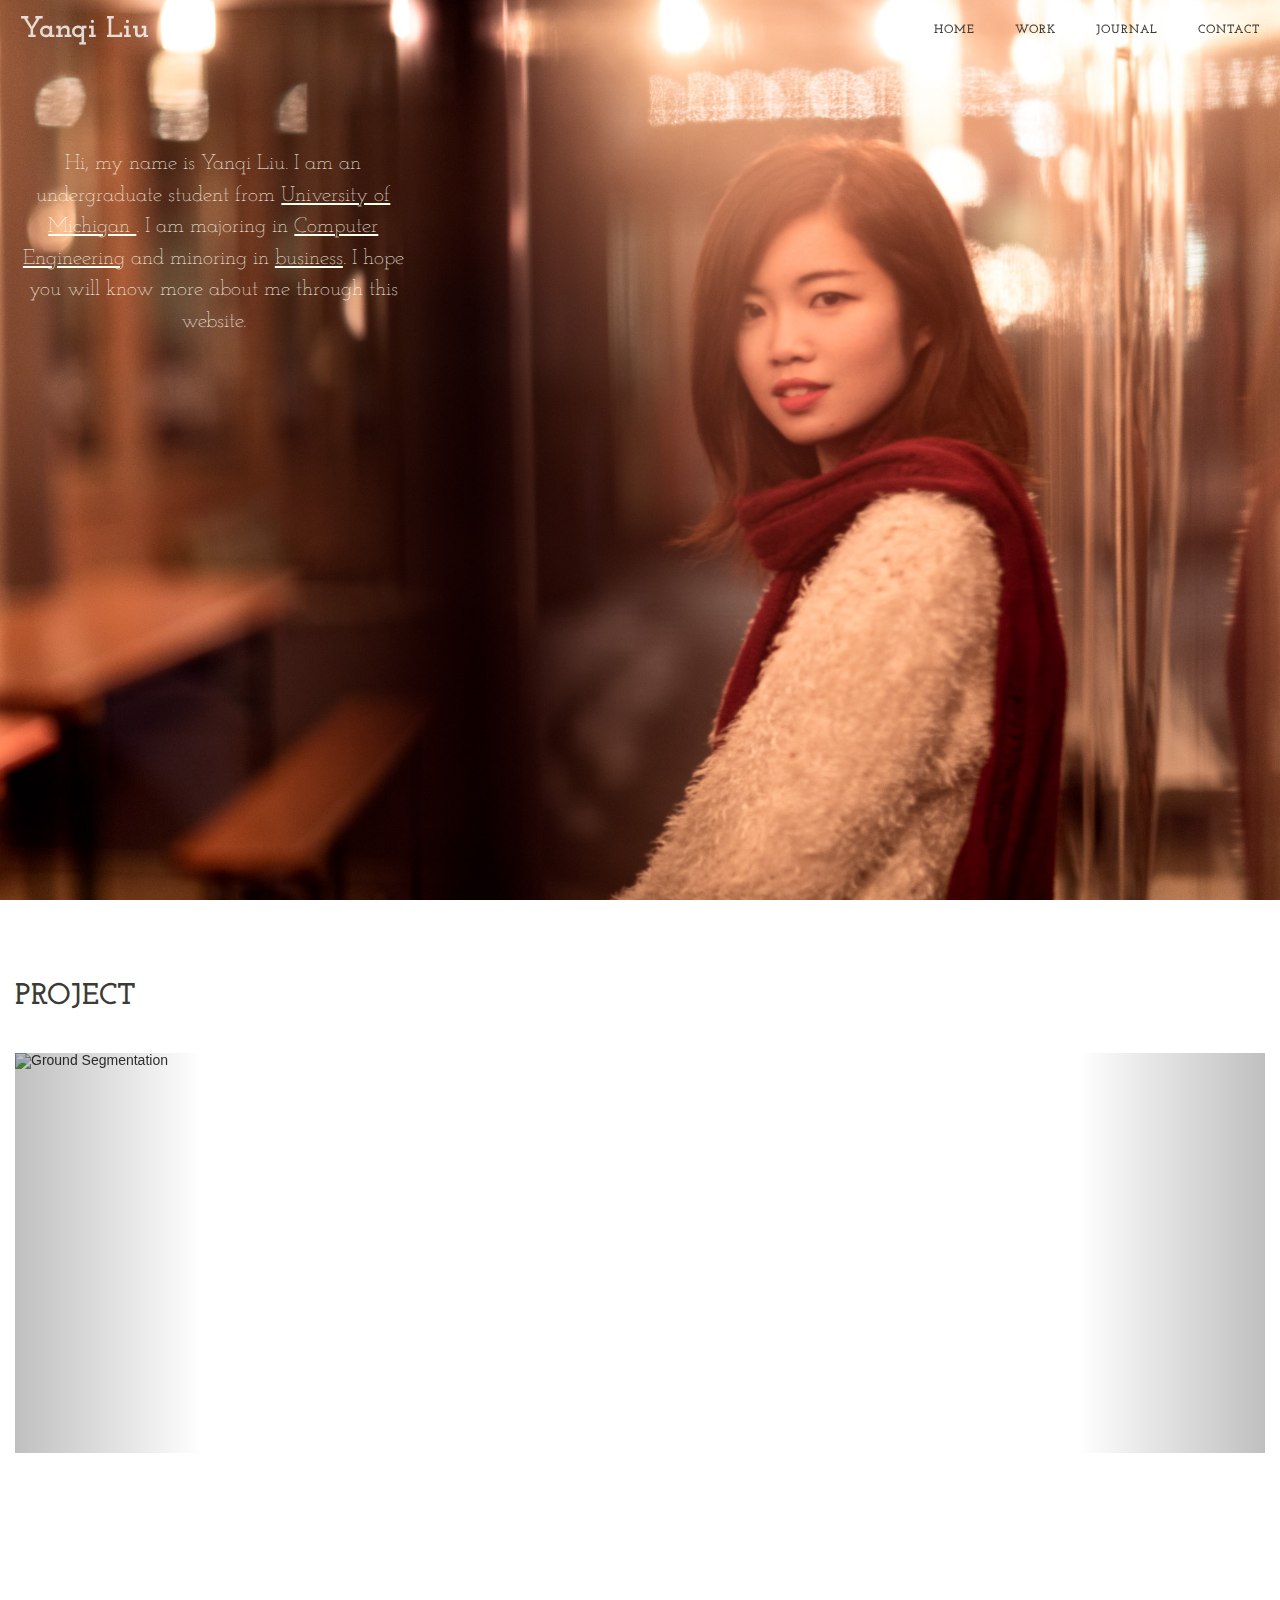
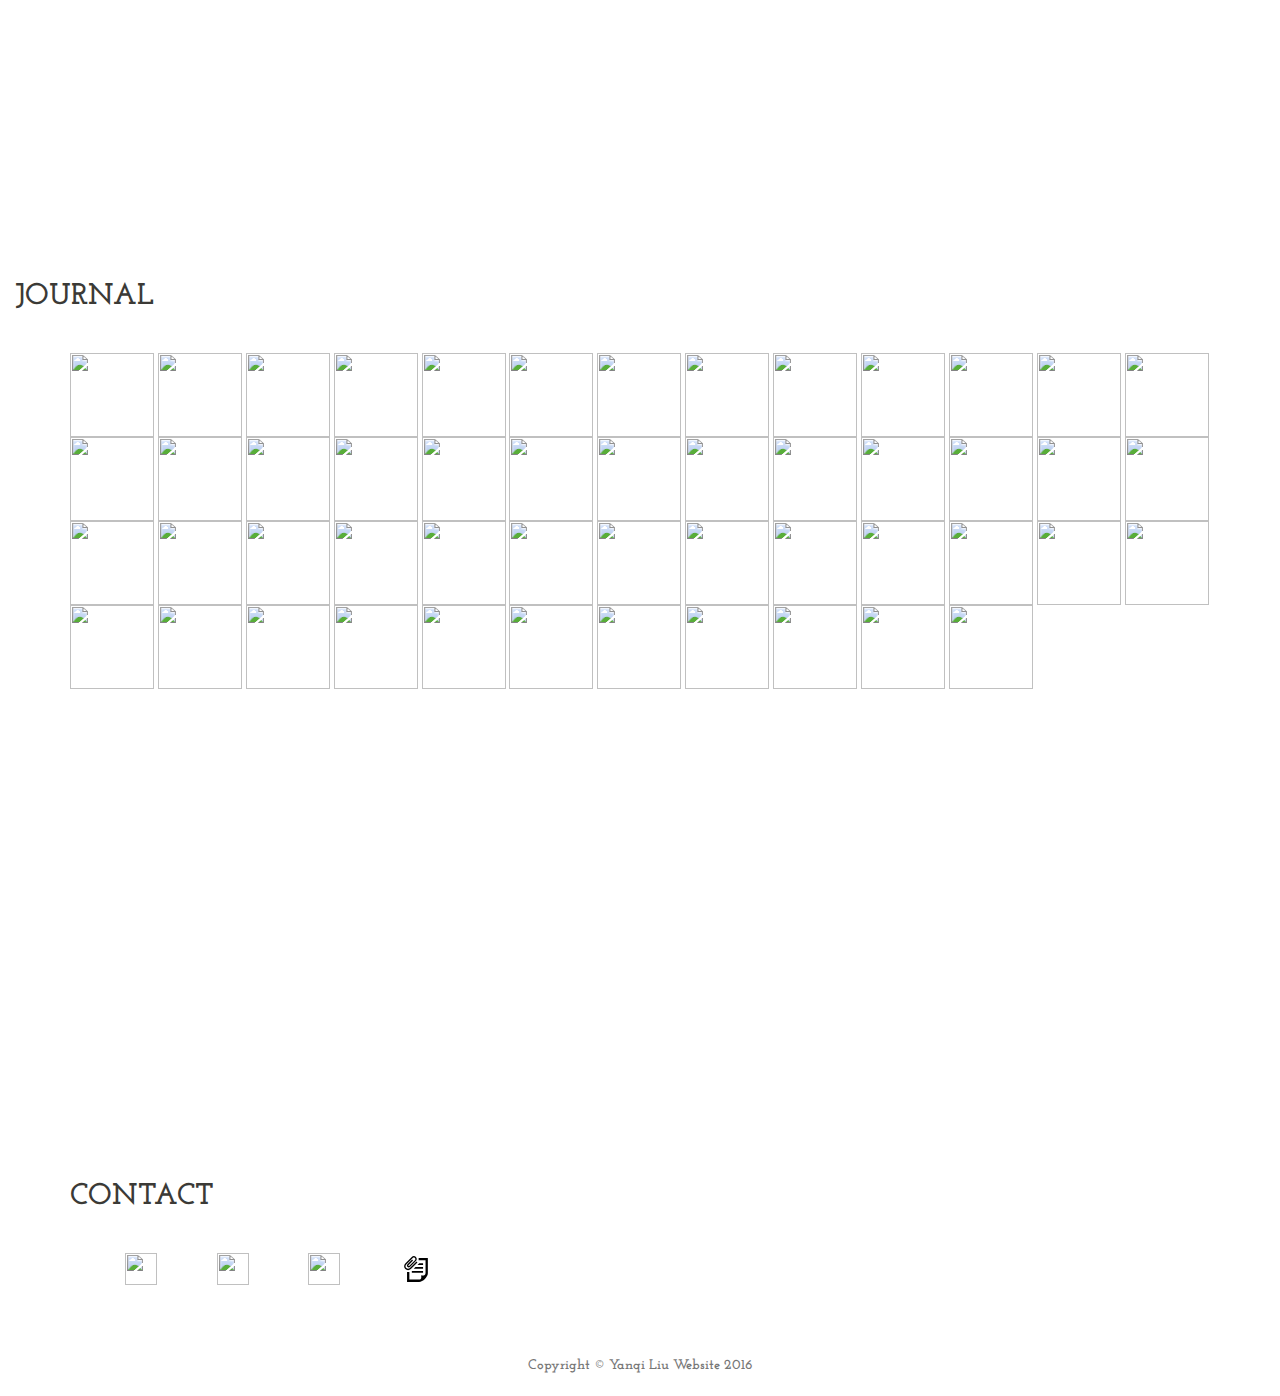
==== index.html @ 2ba53c45 "change indedx, add 467" ====
<!DOCTYPE html>
<html lang="en">
  <head>
    <meta charset="utf-8">
    <meta http-equiv="X-UA-Compatible" content="IE=edge">
    <meta name="viewport" content="width=device-width, initial-scale=1">
    <!-- The above 3 meta tags *must* come first in the head; any other head content must come *after* these tags -->
    <title>Yanqi Liu's personal page</title>

    <!-- Bootstrap -->

    <link href="css/clean-blog.min.css" rel="stylesheet">


    <link rel="stylesheet" type="text/css" href="http://fonts.googleapis.com/css?family=Josefin Slab">


    <link rel="stylesheet" href="css/bootstrap.min.css">
    <link rel="stylesheet" href="css/blueimp-gallery.min.css">
    <link rel="stylesheet" href="css/bootstrap-image-gallery.css">
    <!-- <link rel="stylesheet" href="https://maxcdn.bootstrapcdn.com/bootstrap/3.3.7/css/bootstrap.min.css"> -->
    <link href="css/first.css" rel="stylesheet">

 
    <link rel="stylesheet" type="text/css" href="css/style.css" />
    <script type="text/javascript" src="js/modernizr.custom.26633.js"></script>
    <noscript>
      <link rel="stylesheet" type="text/css" href="css/fallback.css" />

    </noscript>

    <!-- HTML5 shim and Respond.js for IE8 support of HTML5 elements and media queries -->
    <!-- WARNING: Respond.js doesn't work if you view the page via file:// -->
    <!--[if lt IE 9]>
      <script src="https://oss.maxcdn.com/html5shiv/3.7.2/html5shiv.min.js"></script>
      <script src="https://oss.maxcdn.com/respond/1.4.2/respond.min.js"></script>
    <![endif]-->
  </head>
  <body style="overflow: scroll;">
    
 <!--    <header class = "container">
    <div class = "fix_navi_bar">
        <h1 class = "col-md-4"> YANQI LIU </h1>
      <nav class = "col-md-8 text right">
        <a id= "start1" href="#start"> <p>About</p></a>
        <a id = "project1" href="#project_page"> <p>Work</p></a>
        <a href = "#journal_page"> <p> Journal</p></a>
        <a href = "#contact_page"><p> Contact </p></a>
      </nav>
    </div>
    </header> -->

        <nav class="navbar navbar-default navbar-custom navbar-fixed-top">
        <div id = "start" class="container-fluid">
            <!-- Brand and toggle get grouped for better mobile display -->
            <div class="navbar-header page-scroll">
                <button type="button" class="navbar-toggle" data-toggle="collapse" data-target="#bs-example-navbar-collapse-1">
                    <span class="sr-only">Toggle navigation</span>
                    <span class="icon-bar"></span>
                    <span class="icon-bar"></span>
                    <span class="icon-bar"></span>
                </button>
                <a class="navbar-brand" href="index.html">Yanqi Liu</a>
            </div>

            <!-- Collect the nav links, forms, and other content for toggling -->
            <div class="collapse navbar-collapse" id="bs-example-navbar-collapse-1">
                <ul class="nav navbar-nav navbar-right">
                    <li>
                        <a href="index.html">Home</a>
                    </li>
                    <li>
                        <a href="#project_page">Work</a>
                    </li>
                    <li>
                        <a href="#journal_page">Journal</a>
                    </li>
                    <li>
                        <a href="#contact_page">Contact</a>
                    </li>
                </ul>
            </div>
            <!-- /.navbar-collapse -->
        </div>
        <!-- /.container -->
    </nav>

    <section class="jumbotron">
    <div id =" self_intro" >
<!--         <div class="col-md-3">
        </div> -->
        <div class= "col-md-4 text-center">
                  <p id="intro"> Hi, my name is Yanqi Liu. I am an undergraduate student from <a href="www.umich.edu"> University of Michigan </a>. I am majoring in <a href="https://www.eecs.umich.edu/">Computer Engineering</a> and minoring in <a href="https://michiganross.umich.edu/">business</a>. I hope you will know more about me through this website.</p>
        </div>
<!--         <div class= "col-md-3">
        </div>
 -->
  </div>
  </section>


<div id ="project_page" class="container">
  <h2>PROJECT</h2>

<div id="myCarousel" class="carousel slide" data-ride="carousel">
  <!-- Indicators -->
  <ol class="carousel-indicators">
    <li data-target="#myCarousel" data-slide-to="0" class="active"></li>
    <li data-target="#myCarousel" data-slide-to="1"></li>
    <li data-target="#myCarousel" data-slide-to="2"></li>
    <li data-target="#myCarousel" data-slide-to="3"></li>
    <li data-target="#myCarousel" data-slide-to="4"></li>
    <li data-target="#myCarousel" data-slide-to="5"></li>
    <li data-target="#myCarousel" data-slide-to="6"></li>
  </ol>

  <!-- Wrapper for slides -->
  <div class="carousel-inner" role="listbox">
    <div class="item active">
      <a href= "ground_seg.html" ><img src="img/segmentation.png" alt="Ground Segmentation" ></a>
      <div class="carousel-caption">
        <h3>Ground_segmentation</h3>
        <p>Utilizing a RGB camera on robotic car to detect drivable area</p>
      </div>
    </div>

    <div class="item">
      <a href= "467.html"><img src="img/467_seg.PNG" alt="467"></a>
      <div class="carousel-caption">
        <h3>Autnomous Robotics</h3> 
        <p>A robot with autonomous navigation and SLAM for localization</p>
      </div>
    </div>

    <div class="item">
      <a href= "373.html"><img src="img/373_seg.jpg" alt="373"></a>
      <div class="carousel-caption">
        <h3>Automatic Candy Sorter</h3> 
        <p>Embedded system project for an automatic candy sorter machine</p>
      </div>
    </div>

    <div class="item">
      <a href= "virtual-reality.html"><img src="https://i.ytimg.com/vi/Ud8wbrRKPIU/hqdefault.jpg" alt="vr"></a>
      <div class="carousel-caption">
        <h3>Hand Augmented Reality</h3> 
        <p>Visual Reality interacting with hand posture</p>
      </div>
    </div>

    <div class="item">
      <a href= # ><img src="img/ops.png" alt="op"></a>
      <div class="carousel-caption">
        <h3>Operating System course</h3>
        <p>Multi-threading,Svirtual memeory and file system</p>
      </div>
    </div>

    <div class="item">
      <a href= "acc.html" > <img src="img/acc.png" alt="Flower"> </a>
      <div class="carousel-caption">
        <h3>Adaptive cruise control</h3>
        <p>Using pid controller for lane keeping and achieving automatic cruise control</p>
      </div>
    </div>

    <div class="item">
      <a href= "460.html" > <img src="img/460.JPG" alt="Flower" ></a>
      <div class="carousel-caption">
        <h3>EECS460</h3>
        <p>Magnetially Suspended Ball</p>
      </div>
    </div>

    <div class="item">
      <a href= "mac.html" ><img src="img/mac.jpg" alt="Flower"></a>
      <div class="carousel-caption">
         <h3>Macbook Air Battery replacement</h3>
        <p>A little hack into my Macbook air</p>
      </div>
    </div>

  </div>


  <!-- Left and right controls -->
  <a class="left carousel-control" href="#myCarousel" role="button" data-slide="prev">
    <span class="glyphicon glyphicon-chevron-left" aria-hidden="true"></span>
    <span class="sr-only">Previous</span>
  </a>
  <a class="right carousel-control" href="#myCarousel" role="button" data-slide="next">
    <span class="glyphicon glyphicon-chevron-right" aria-hidden="true"></span>
    <span class="sr-only">Next</span>
  </a>
</div>
</div>
    
<!--     <div class="project">
      <section class="container">
        <h2> PROJECT </h2>
        <div class = "row_project">
          <figure class="col-md-4">
            <a href=#>
              <img src="img/segmentation.png" >
            </a>
            <p> Ground Segmentation</p>       
          </figure>
          <figure class="col-md-4">
            <a href=#>
              <img src="https://i.ytimg.com/vi/Ud8wbrRKPIU/hqdefault.jpg">
            </a>
            <p> Hand Argumented Reality </p>       
          </figure>
          <figure class="col-md-4">
            <a href=#>
              <img src="img/ops.png">
            </a>
            <p> EECS482 </p>       
          </figure>
          <figure class="col-md-4">
            <a href=#>
              <img src="img/acc.png" />
            </a>
            <p> Adaptive cruise control </p>        
          </figure>
          <figure class="col-md-4">
            <a href=#>
              <img src="img/eecs370.png">
            </a>
            <p> EECS370 </p>     
          </figure>
          <figure class="col-md-4">
            <a href=#>
              <img src="img/realsense.png">
            </a>
            <p> Realsense camera</p>
          </figure>
        </div>
      </section>
    </div> -->


  <div id = "journal_page" class = "container">
    <h2>JOURNAL</h2>
<!--   <section id ="journal_jumbo" class="jumbotron">
    <div class = "container">
      <div class="row text-center">
        <h2>Artistic side of me</h2>
        <h3>During my free time, I usually spend most of time on youtubing. However, besides youtube, those are the three of my favorite things to do</h3>
        <a class="btn btn-primary" href="http://jasmine47.lofter.com/" target="_blank" role="button">Cooking</a>
        <a class="btn btn-primary" href="#" role="button">Photography</a>
        <a class="btn btn-primary" href="#" role="button">Fashion</a>
      </div>
    </div>
  </section> -->

      <img src="img/loading.gif" style="display:none;"/>

      <div class="container">
      <section class="main">
      <a href="img/journal/full/1.jpg" title="During weekend, I enjoyed cooking on my own" data-gallery><img src="img/journal/thumb/1_thumb.jpg" width="84" height="84"/></a>
      <a href="img/journal/full/2.jpg" data-gallery title="I love eating out too"><img src="img/journal/thumb/2_thumb.jpg" width="84" height="84"/></a>
      <a href="img/journal/full/3.jpg" data-gallery tittle ="Good food in Cancun, 2016 Spring break"><img src="img/journal/thumb/3_thumb.jpg" width="84" height="84"/></a>
      <a href="img/journal/full/4.jpg" data-gallery title="Good food in Cancun, 2016 Spring break"><img src="img/journal/thumb/4_thumb.jpg" width="84" height="84"/></a>
      <a href="img/journal/full/5.jpg" data-gallery title="Good food in Cancun, 2016 Spring break"><img src="img/journal/thumb/5_thumb.jpg" width="84" height="84"/></a>
      <a href="img/journal/full/6.jpg" data-gallery title="Chichen Itza with roommie <3"><img src="img/journal/thumb/6_thumb.jpg" width="84" height="84"/></a>
      <a href="img/journal/full/7.jpg" data-gallery title ="Selfie in front of Chichen Itaza"><img src="img/journal/thumb/7_thumb.jpg" width="84" height="84"/></a>
      <a href="img/journal/full/8.jpg" data-gallery title="A nice afternoon in Arb"><img src="img/journal/thumb/8_thumb.jpg" width="84" height="84"/></a>
      <a href="img/journal/full/9.jpg" data-gallery title="as a computer engineer, I spent most of my time doing coding"><img src="img/journal/thumb/9_thumb.jpg" width="84" height="84"/></a>
      <a href="img/journal/full/10.jpg" data-gallery title="Salmon cooked in Japanses style"><img src="img/journal/thumb/10_thumb.jpg" width="84" height="84"/></a>
      <a href="img/journal/full/11.jpg" data-gallery title="kimchi fried rice seaweed wrap"><img src="img/journal/thumb/11_thumb.jpg" width="84" height="84"/></a>
      <a href="img/journal/full/12.jpg" data-gallery title="Chicken speghatti"><img src="img/journal/thumb/12_thumb.jpg" width="84" height="84"/></a>
      <a href="img/journal/full/13.jpg" data-gallery title="Little heart at night"><img src="img/journal/thumb/13_thumb.jpg" width="84" height="84"/></a>
      <a href="img/journal/full/14.jpg" data-gallery tittle="The calm Carribean sea"><img src="img/journal/thumb/14_thumb.jpg" width="84" height="84"/></a>
      <a href="img/journal/full/15.jpg" data-gallery title="A chicken for the winter"><img src="img/journal/thumb/15_thumb.jpg" width="84" height="84"/></a>
      <a href="img/journal/full/16.jpg" data-gallery title="Handmade cookies"><img src="img/journal/thumb/16_thumb.jpg" width="84" height="84"/></a>
      <a href="img/journal/full/17.jpg" data-gallery title="Apple rose roll"> <img src="img/journal/thumb/17_thumb.jpg" width="84" height="84"/></a>
      <a href="img/journal/full/18.jpg" data-gallery title="Marinated chicken"><img src="img/journal/thumb/18_thumb.jpg" width="84" height="84"/></a>
      <a href="img/journal/full/19.jpg" data-gallery title="Play with light"><img src="img/journal/thumb/19_thumb.jpg" width="84" height="84"/></a>
      <a href="img/journal/full/20.jpg" data-gallery title="Autumn"><img src="img/journal/thumb/20_thumb.jpg" width="84" height="84"/></a>
      <a href="img/journal/full/21.jpg" data-gallery title="A year before graduation"><img src="img/journal/thumb/21_thumb.jpg" width="84" height="84"/></a>
      <a href="img/journal/full/22.jpg" data-gallery title="Give some color to my hair"><img src="img/journal/thumb/22_thumb.jpg" width="84" height="84"/></a>
      <a href="img/journal/full/23.jpg" data-gallery title-"Seafood pasta"><img src="img/journal/thumb/23_thumb.jpg" width="84" height="84"/></a>
      <a href="img/journal/full/24.jpg" data-gallery title="Saturday morning physics"><img src="img/journal/thumb/24_thumb.jpg" width="84" height="84"/></a>
      <a href="img/journal/full/25.jpg" data-gallery tiitle="Late night dessert"><img src="img/journal/thumb/25_thumb.jpg" width="84" height="84"/></a>
      <a href="img/journal/full/26.jpg" data-gallery title="A sunny day in the winter"><img src="img/journal/thumb/26_thumb.jpg" width="84" height="84"/></a>
      <a href="img/journal/full/27.jpg" data-gallery title="selfie at library"><img src="img/journal/thumb/27_thumb.jpg" width="84" height="84"/></a>
      <a href="img/journal/full/28.jpg" data-gallery title="Chichen Itza"><img src="img/journal/thumb/28_thumb.jpg" width="84" height="84"/></a>
      <a href="img/journal/full/29.jpg" data-gallery title="With my new Air Jordan"><img src="img/journal/thumb/29_thumb.jpg" width="84" height="84"/></a>
      <a href="img/journal/full/30.jpg" data-gallery title="Afternoon in Arb"><img src="img/journal/thumb/30_thumb.jpg" width="84" height="84"/></a>
      <a href="img/journal/full/31.jpg" data-gallery title="Birthday"><img src="img/journal/thumb/31_thumb.jpg" width="84" height="84"/></a>
      <a href="img/journal/full/32.jpg" data-gallery title="Late night study"><img src="img/journal/thumb/32_thumb.jpg" width="84" height="84"/></a>
      <a href="img/journal/full/33.jpg" data-gallery title="At roomamte's graduation commencement"><img src="img/journal/thumb/33_thumb.jpg" width="84" height="84"/></a>
      <a href="img/journal/full/34.jpg" data-gallery title="Green beans porridge"><img src="img/journal/thumb/34_thumb.jpg" width="84" height="84"/></a>
      <a href="img/journal/full/35.jpg" data-gallery title="Sushi for life"><img src="img/journal/thumb/35_thumb.jpg" width="84" height="84"/></a>
      <a href="img/journal/full/36.jpg" data-gallery title="First time in ricks"><img src="img/journal/thumb/36_thumb.jpg" width="84" height="84"/></a>
      <a href="img/journal/full/37.jpg" data-gallery tittle="My all-time favorite calamari"><img src="img/journal/thumb/37_thumb.jpg" width="84" height="84"/></a>
      <a href="img/journal/full/38.jpg" data-gallery title="Sweet and sour ribs"><img src="img/journal/thumb/38_thumb.jpg" width="84" height="84"/></a>
      <a href="img/journal/full/39.jpg" data-gallery title="Chicken wings"><img src="img/journal/thumb/39_thumb.jpg" width="84" height="84"/></a>
      <a href="img/journal/full/40.jpg" data-gallery title="Taken in Lijiang"><img src="img/journal/thumb/40_thumb.jpg" width="84" height="84"/></a>
      <a href="img/journal/full/41.jpg" data-gallery title="Healthy salad with greek yogurt dressing"><img src="img/journal/thumb/41_thumb.jpg" width="84" height="84"/></a>
      <a href="img/journal/full/42.jpg" data-gallery title="Egg wrap rice"><img src="img/journal/thumb/42_thumb.jpg" width="84" height="84"/></a>
      <a href="img/journal/full/43.jpg" data-gallery title="Sun set in Cancun"><img src="img/journal/thumb/43_thumb.jpg" width="84" height="84"/></a>
      <a href="img/journal/full/44.jpg" data-gallery title="Swiming in Cancun"><img src="img/journal/thumb/44_thumb.jpg" width="84" height="84"/></a>
      <a href="img/journal/full/45.jpg" data-gallery title="Sea, Cancun"><img src="img/journal/thumb/45_thumb.jpg" width="84" height="84"/></a>
      <a href="img/journal/full/46.jpg" data-gallery title="beautiful sights in cancun"><img src="img/journal/thumb/46_thumb.jpg" width="84" height="84"/></a>
      <a href="img/journal/full/47.jpg" data-gallery title="Salad for the day"><img src="img/journal/thumb/47_thumb.jpg" width="84" height="84"/></a>
      <a href="img/journal/full/48.jpg" data-gallery title="Cherry blossom frap"><img src="img/journal/thumb/48_thumb.jpg" width="84" height="84"/></a>
      <a href="img/journal/full/49.jpg" data-gallery title="Good time in ricks"><img src="img/journal/thumb/49_thumb.jpg" width="84" height="84"/></a>
      <a href="img/journal/full/50.jpg" data-gallery title="All time favorite calamari"><img src="img/journal/thumb/50_thumb.jpg" width="84" height="84"/></a>




      </section>
      
        </div>
</div>

<!-- The Bootstrap Image Gallery lightbox, should be a child element of the document body -->
<div id="blueimp-gallery" class="blueimp-gallery">
    <!-- The container for the modal slides -->
    <div class="slides"></div>
    <!-- Controls for the borderless lightbox -->
    <h3 class="title"></h3>
    <a class="prev">‹</a>
    <a class="next">›</a>
    <a class="close">×</a>
    <a class="play-pause"></a>
    <ol class="indicator"></ol>
    <!-- The modal dialog, which will be used to wrap the lightbox content -->
    <div class="modal fade">
        <div class="modal-dialog modal-lg">
            <div class="modal-content">
                <div class="modal-header">
                    <button type="button" class="close" aria-hidden="true">×</button>
                    <h4 class="modal-title"></h4>
                </div>
                <div class="modal-body next" style="overflow:scroll;"></div>
                <div class="modal-footer">
                    <button type="button" class="btn btn-default pull-left prev">
                        <i class="glyphicon glyphicon-chevron-left"></i>
                        Previous
                    </button>
                    <button type="button" class="btn btn-primary next">
                        Next
                        <i class="glyphicon glyphicon-chevron-right"></i>
                    </button>
                </div>
            </div>
        </div>
    </div>
</div>

<div id= "contact_page" class = "container">
  <div class = "contact">
    <h2> CONTACT </h2>
    <ul>
        <li class="col-md-1"> 
         <a href="https://www.linkedin.com/in/yanqi-liu-91988392?trk=nav_responsive_tab_profile_pic" target="_blank"> <img src="https://www.est-accountants.co.uk/images/linkedin-est-accountants.png"> </a>
        </li>
        <li class="col-md-1">
        <a href = "https://www.instagram.com/jjjasmine0419/?hl=en" target="_blank">  <img src="img/Instagram.svg"></a></li> 
        <li class="col-md-1"> 
         <a href= "mailto:liuyq47@gmail.com"> <img src="img/email.svg"></a></li>
         <li class="col-md-1"> 
         <a href="src/Yanqi Liu Resume.pdf" download> <img src="img/resume.svg"></a></li>
    </ul>
    </div>
  </div>

    
    <footer class="container">
        <div class="row">
           <p class="copyright text-muted">Copyright &copy; Yanqi Liu Website 2016</p>
       </div>
    </footer>



<script>
  (function(i,s,o,g,r,a,m){i['GoogleAnalyticsObject']=r;i[r]=i[r]||function(){
  (i[r].q=i[r].q||[]).push(arguments)},i[r].l=1*new Date();a=s.createElement(o),
  m=s.getElementsByTagName(o)[0];a.async=1;a.src=g;m.parentNode.insertBefore(a,m)
  })(window,document,'script','https://www.google-analytics.com/analytics.js','ga');

  ga('create', 'UA-88418084-1', 'auto');
  ga('send', 'pageview');

</script>



<script src="js/jquery.min.js"></script>
<!-- Bootstrap JS is not required, but included for the responsive demo navigation and button states -->
<script src="js/bootstrap.min.js"></script>
<script src="js/jquery.blueimp-gallery.min.js"></script>
<script src="js/bootstrap-image-gallery.js"></script>
<script src="js/demo.js"></script>

<script src="js/first.js"></script>
<script type="text/javascript" src="http://ajax.googleapis.com/ajax/libs/jquery/1.8.3/jquery.min.js"></script>
    <script type="text/javascript" src="js/jquery.gridrotator.js"></script>
    <script type="text/javascript"> 
      $(function() {
      
        $( '#ri-grid' ).gridrotator( {
          rows    : 3,
          columns   : 15,
          animType  : 'fadeInOut',
          animSpeed : 1000,
          interval  : 600,
          step    : 1,
          w320    : {
            rows  : 3,
            columns : 4
          },
          w240    : {
            rows  : 3,
            columns : 4
          }
        } );
      
      });
    </script>

  </body>
</html>
---- css/clean-blog.min.css ----
/*!
 * Clean Blog v1.0.0 (http://startbootstrap.com)
 * Copyright 2014 Start Bootstrap
 * Licensed under Apache 2.0 (https://github.com/IronSummitMedia/startbootstrap/blob/gh-pages/LICENSE)
 */

body{height: 100%; font-family:Lora,"Josefin Slab",'Times New Roman',serif;font-size:20px;color:#404040}
p{line-height:1.5;margin:30px 0}
p a{text-decoration:underline}
h1,h2,h3,h4,h5,h6{font-family:"Josefin Slab",'Open Sans','Helvetica Neue',Helvetica,Arial,sans-serif;font-weight:800}
a{color:#404040}
a:hover,a:focus{color:#0085a1}
a img:hover,a img:focus{cursor:pointer}
blockquote{color:gray;font-style:italic}
hr.small{max-width:100px;margin:15px auto;border-width:4px;border-color:#fff}
.navbar-custom{position:absolute;top:0;left:0;width:100%;z-index:3;font-family:"Josefin Slab", 'Open Sans','Helvetica Neue',Helvetica,Arial,sans-serif}.navbar-custom .navbar-brand{font-weight:800}.navbar-custom .nav li a{text-transform:uppercase;font-size:12px;font-weight:800;letter-spacing:1px}@media only screen and (min-width:768px){.navbar-custom{background:0 0;border-bottom:1px solid transparent}
.navbar-custom .navbar-brand{color:#fff;padding:20px}
.navbar-custom .navbar-brand:hover,.navbar-custom .navbar-brand:focus{color:rgba(255,255,255,.8)}
.navbar-custom .nav li a{color:#fff;padding:20px}
.navbar-custom .nav li a:hover,.navbar-custom .nav li a:focus{color:rgba(255,255,255,.8)}}@media only screen and (min-width:1170px){.navbar-custom{-webkit-transition:background-color .3s;-moz-transition:background-color .3s;transition:background-color .3s;-webkit-transform:translate3d(0,0,0);-moz-transform:translate3d(0,0,0);-ms-transform:translate3d(0,0,0);-o-transform:translate3d(0,0,0);transform:translate3d(0,0,0);-webkit-backface-visibility:hidden;backface-visibility:hidden}.navbar-custom.is-fixed{position:fixed;top:-61px;background-color:rgba(255,255,255,.9);border-bottom:1px solid #f2f2f2;-webkit-transition:-webkit-transform .3s;-moz-transition:-moz-transform .3s;transition:transform .3s}.navbar-custom.is-fixed .navbar-brand{color:#404040}.navbar-custom.is-fixed .navbar-brand:hover,.navbar-custom.is-fixed .navbar-brand:focus{color:#0085a1}.navbar-custom.is-fixed .nav li a{color:#404040}.navbar-custom.is-fixed .nav li a:hover,.navbar-custom.is-fixed .nav li a:focus{color:#0085a1}.navbar-custom.is-visible{-webkit-transform:translate3d(0,100%,0);-moz-transform:translate3d(0,100%,0);-ms-transform:translate3d(0,100%,0);-o-transform:translate3d(0,100%,0);transform:translate3d(0,100%,0)}}.intro-header{background-color:gray;background:no-repeat center center;background-attachment:scroll;-webkit-background-size:cover;-moz-background-size:cover;background-size:cover;-o-background-size:cover;margin-bottom:50px}.intro-header .site-heading,.intro-header .post-heading,.intro-header .page-heading{padding:100px 0 50px;color:#fff}@media only screen and (min-width:768px){.intro-header .site-heading,.intro-header .post-heading,.intro-header .page-heading{padding:150px 0}}.intro-header .site-heading,.intro-header .page-heading{text-align:center}.intro-header .site-heading h1,.intro-header .page-heading h1{margin-top:0;font-size:50px}
.intro-header .site-heading .subheading,.intro-header .page-heading .subheading{font-size:24px;line-height:1.1;display:block;font-family:"Josefin Slab", 'Open Sans','Helvetica Neue',Helvetica,Arial,sans-serif;font-weight:300;margin:10px 0 0}@media only screen and (min-width:768px){.intro-header .site-heading h1,.intro-header .page-heading h1{font-size:80px}}
.intro-header .post-heading h1{font-size:35px}.intro-header .post-heading .subheading,.intro-header .post-heading .meta{line-height:1.1;display:block}
.intro-header .post-heading .subheading{font-family:"Josefin Slab",'Open Sans','Helvetica Neue',Helvetica,Arial,sans-serif;font-size:24px;margin:10px 0 30px;font-weight:600}
.intro-header .post-heading .meta{font-family:"Josefin Slab",Lora,'Times New Roman',serif;font-style:italic;font-weight:300;font-size:20px}.intro-header .post-heading .meta a{color:#fff}@media only screen and (min-width:768px){.intro-header .post-heading h1{font-size:55px}.intro-header .post-heading .subheading{font-size:30px}}.post-preview>a{color:#404040}.post-preview>a:hover,.post-preview>a:focus{text-decoration:none;color:#0085a1}.post-preview>a>.post-title{font-size:30px;margin-top:30px;margin-bottom:10px}.post-preview>a>.post-subtitle{margin:0;font-weight:300;margin-bottom:10px}.post-preview>.post-meta{color:gray;font-size:18px;font-style:italic;margin-top:0}.post-preview>.post-meta>a{text-decoration:none;color:#404040}.post-preview>.post-meta>a:hover,.post-preview>.post-meta>a:focus{color:#0085a1;text-decoration:underline}@media only screen and (min-width:768px){.post-preview>a>.post-title{font-size:36px}}.section-heading{font-size:36px;margin-top:60px;font-weight:700}.caption{text-align:center;font-size:14px;padding:10px;font-style:italic;margin:0;display:block;border-bottom-right-radius:5px;border-bottom-left-radius:5px}footer{padding:50px 0 65px}footer .list-inline{margin:0;padding:0}footer .copyright{font-size:14px;text-align:center;margin-bottom:0}.floating-label-form-group{font-size:14px;position:relative;margin-bottom:0;padding-bottom:.5em;border-bottom:1px solid #eee}.floating-label-form-group input,.floating-label-form-group textarea{z-index:1;position:relative;padding-right:0;padding-left:0;border:none;border-radius:0;font-size:1.5em;background:0 0;box-shadow:none!important;resize:none}.floating-label-form-group label{display:block;z-index:0;position:relative;top:2em;margin:0;font-size:.85em;line-height:1.764705882em;vertical-align:middle;vertical-align:baseline;opacity:0;-webkit-transition:top .3s ease,opacity .3s ease;-moz-transition:top .3s ease,opacity .3s ease;-ms-transition:top .3s ease,opacity .3s ease;transition:top .3s ease,opacity .3s ease}.floating-label-form-group::not(:first-child){padding-left:14px;border-left:1px solid #eee}.floating-label-form-group-with-value label{top:0;opacity:1}.floating-label-form-group-with-focus label{color:#0085a1}form .row:first-child .floating-label-form-group{border-top:1px solid #eee}.btn{font-family:'Open Sans','Helvetica Neue',Helvetica,Arial,sans-serif;text-transform:uppercase;font-size:14px;font-weight:800;letter-spacing:1px;border-radius:0;padding:15px 25px}.btn-lg{font-size:16px;padding:25px 35px}.btn-default:hover,.btn-default:focus{background-color:#0085a1;border:1px solid #0085a1;color:#fff}.pager{margin:20px 0 0}.pager li>a,.pager li>span{font-family:'Open Sans','Helvetica Neue',Helvetica,Arial,sans-serif;text-transform:uppercase;font-size:14px;font-weight:800;letter-spacing:1px;padding:15px 25px;background-color:#fff;border-radius:0}.pager li>a:hover,.pager li>a:focus{color:#fff;background-color:#0085a1;border:1px solid #0085a1}.pager .disabled>a,.pager .disabled>a:hover,.pager .disabled>a:focus,.pager .disabled>span{color:gray;background-color:#404040;cursor:not-allowed}::-moz-selection{color:#fff;text-shadow:none;background:#0085a1}::selection{color:#fff;text-shadow:none;background:#0085a1}img::selection{color:#fff;background:0 0}img::-moz-selection{color:#fff;background:0 0}body{webkit-tap-highlight-color:#0085a1}
---- css/blueimp-gallery.min.css ----
@charset "UTF-8";.blueimp-gallery,.blueimp-gallery>.slides>.slide>.slide-content{position:absolute;top:0;right:0;bottom:0;left:0;-moz-backface-visibility:hidden}.blueimp-gallery>.slides>.slide>.slide-content{margin:auto;width:auto;height:auto;max-width:100%;max-height:100%;opacity:1}.blueimp-gallery{position:fixed;z-index:999999;overflow:hidden;background:#000;background:rgba(0,0,0,.9);opacity:0;display:none;direction:ltr;-ms-touch-action:none;touch-action:none}.blueimp-gallery-carousel{position:relative;z-index:auto;margin:1em auto;padding-bottom:56.25%;box-shadow:0 0 10px #000;-ms-touch-action:pan-y;touch-action:pan-y}.blueimp-gallery-display{display:block;opacity:1}.blueimp-gallery>.slides{position:relative;height:100%;overflow:hidden}.blueimp-gallery-carousel>.slides{position:absolute}.blueimp-gallery>.slides>.slide{position:relative;float:left;height:100%;text-align:center;-webkit-transition-timing-function:cubic-bezier(.645,.045,.355,1);-moz-transition-timing-function:cubic-bezier(.645,.045,.355,1);-ms-transition-timing-function:cubic-bezier(.645,.045,.355,1);-o-transition-timing-function:cubic-bezier(.645,.045,.355,1);transition-timing-function:cubic-bezier(.645,.045,.355,1)}.blueimp-gallery,.blueimp-gallery>.slides>.slide>.slide-content{-webkit-transition:opacity .2s linear;-moz-transition:opacity .2s linear;-ms-transition:opacity .2s linear;-o-transition:opacity .2s linear;transition:opacity .2s linear}.blueimp-gallery>.slides>.slide-loading{background:url(../img/loading.gif) center no-repeat;background-size:64px 64px}.blueimp-gallery>.slides>.slide-loading>.slide-content{opacity:0}.blueimp-gallery>.slides>.slide-error{background:url(../img/error.png) center no-repeat}.blueimp-gallery>.slides>.slide-error>.slide-content{display:none}.blueimp-gallery>.next,.blueimp-gallery>.prev{position:absolute;top:50%;left:15px;width:40px;height:40px;margin-top:-23px;font-family:"Helvetica Neue",Helvetica,Arial,sans-serif;font-size:60px;font-weight:100;line-height:30px;color:#fff;text-decoration:none;text-shadow:0 0 2px #000;text-align:center;background:#222;background:rgba(0,0,0,.5);-webkit-box-sizing:content-box;-moz-box-sizing:content-box;box-sizing:content-box;border:3px solid #fff;-webkit-border-radius:23px;-moz-border-radius:23px;border-radius:23px;opacity:.5;cursor:pointer;display:none}.blueimp-gallery>.next{left:auto;right:15px}.blueimp-gallery>.close,.blueimp-gallery>.title{position:absolute;top:15px;left:15px;margin:0 40px 0 0;font-size:20px;line-height:30px;color:#fff;text-shadow:0 0 2px #000;opacity:.8;display:none}.blueimp-gallery>.close{padding:15px;right:15px;left:auto;margin:-15px;font-size:30px;text-decoration:none;cursor:pointer}.blueimp-gallery>.play-pause{position:absolute;right:15px;bottom:15px;width:15px;height:15px;background:url(../img/play-pause.png) 0 0 no-repeat;cursor:pointer;opacity:.5;display:none}.blueimp-gallery-playing>.play-pause{background-position:-15px 0}.blueimp-gallery>.close:hover,.blueimp-gallery>.next:hover,.blueimp-gallery>.play-pause:hover,.blueimp-gallery>.prev:hover,.blueimp-gallery>.title:hover{color:#fff;opacity:1}.blueimp-gallery-controls>.close,.blueimp-gallery-controls>.next,.blueimp-gallery-controls>.play-pause,.blueimp-gallery-controls>.prev,.blueimp-gallery-controls>.title{display:block;-webkit-transform:translateZ(0);-moz-transform:translateZ(0);-ms-transform:translateZ(0);-o-transform:translateZ(0);transform:translateZ(0)}.blueimp-gallery-left>.prev,.blueimp-gallery-right>.next,.blueimp-gallery-single>.next,.blueimp-gallery-single>.play-pause,.blueimp-gallery-single>.prev{display:none}.blueimp-gallery>.close,.blueimp-gallery>.next,.blueimp-gallery>.play-pause,.blueimp-gallery>.prev,.blueimp-gallery>.slides>.slide>.slide-content{-webkit-user-select:none;overflow-y: scroll; -khtml-user-select:none;-moz-user-select:none;-ms-user-select:none;user-select:none}body:last-child .blueimp-gallery>.slides>.slide-error{background-image:url(../img/error.svg)}body:last-child .blueimp-gallery>.play-pause{width:20px;height:20px;background-size:40px 20px;background-image:url(../img/play-pause.svg)}body:last-child .blueimp-gallery-playing>.play-pause{background-position:-20px 0}.blueimp-gallery>.indicator{position:absolute;top:auto;right:15px;bottom:15px;left:15px;margin:0 40px;padding:0;list-style:none;text-align:center;line-height:10px;display:none}.blueimp-gallery>.indicator>li{display:inline-block;width:9px;height:9px;margin:6px 3px 0 3px;-webkit-box-sizing:content-box;-moz-box-sizing:content-box;box-sizing:content-box;border:1px solid transparent;background:#ccc;background:rgba(255,255,255,.25) center no-repeat;border-radius:5px;box-shadow:0 0 2px #000;opacity:.5;cursor:pointer}.blueimp-gallery>.indicator>.active,.blueimp-gallery>.indicator>li:hover{background-color:#fff;border-color:#fff;opacity:1}.blueimp-gallery-controls>.indicator{display:block;-webkit-transform:translateZ(0);-moz-transform:translateZ(0);-ms-transform:translateZ(0);-o-transform:translateZ(0);transform:translateZ(0)}.blueimp-gallery-single>.indicator{display:none}.blueimp-gallery>.indicator{-webkit-user-select:none;-khtml-user-select:none;-moz-user-select:none;-ms-user-select:none;user-select:none}.blueimp-gallery>.slides>.slide>.video-content>img{position:absolute;top:0;right:0;bottom:0;left:0;margin:auto;width:auto;height:auto;max-width:100%;max-height:100%;-moz-backface-visibility:hidden}.blueimp-gallery>.slides>.slide>.video-content>video{position:absolute;top:0;left:0;width:100%;height:100%}.blueimp-gallery>.slides>.slide>.video-content>iframe{position:absolute;top:100%;left:0;width:100%;height:100%;border:none}.blueimp-gallery>.slides>.slide>.video-playing>iframe{top:0}.blueimp-gallery>.slides>.slide>.video-content>a{position:absolute;top:50%;right:0;left:0;margin:-64px auto 0;width:128px;height:128px;background:url(../img/video-play.png) center no-repeat;opacity:.8;cursor:pointer}.blueimp-gallery>.slides>.slide>.video-content>a:hover{opacity:1}.blueimp-gallery>.slides>.slide>.video-playing>a,.blueimp-gallery>.slides>.slide>.video-playing>img{display:none}.blueimp-gallery>.slides>.slide>.video-content>video{display:none}.blueimp-gallery>.slides>.slide>.video-playing>video{display:block}.blueimp-gallery>.slides>.slide>.video-loading>a{background:url(../img/loading.gif) center no-repeat;background-size:64px 64px}body:last-child .blueimp-gallery>.slides>.slide>.video-content:not(.video-loading)>a{background-image:url(../img/video-play.svg)}/*# sourceMappingURL=blueimp-gallery.min.css.map */
---- css/first.css ----
html, body {
	background-color: #e9ece5
	height: 100%;
}
header .fix_navi_bar{
	display:flex;
	align-items:center;
	background-color: rgba(233,236,229,0.5);

	
}
/*header nav{
	display:flex;
	justify-content:flex-end;
}*/

.navbar-custom .navbar-brand{font-weight:800; font-size: 30px; color:#3b3a36;}.navbar-custom .nav li a{text-transform:uppercase;font-size:12px;font-weight:800;color:#3b3a36;letter-spacing:1px}@media only screen and (min-width:768px){.navbar-custom{background:0 0;border-bottom:1px solid transparent}
.navbar-custom .navbar-brand{color:#3b3a36;;padding:20px}
.navbar-custom .navbar-brand:hover,.navbar-custom .navbar-brand:focus{color:rgba(255,255,255,.8)}
.navbar-custom .nav li a{color:#3b3a36;padding:20px}
.navbar-custom .nav li a:hover,.navbar-custom .nav li a:focus{color:rgba(255,255,255,.8)}}@media only screen and (min-width:1170px){.navbar-custom{-webkit-transition:background-color .3s;-moz-transition:background-color .3s;transition:background-color .3s;-webkit-transform:translate3d(0,0,0);-moz-transform:translate3d(0,0,0);-ms-transform:translate3d(0,0,0);-o-transform:translate3d(0,0,0);transform:translate3d(0,0,0);-webkit-backface-visibility:hidden;backface-visibility:hidden}
.navbar-custom.is-fixed{position:fixed;top:-61px;background-color:rgba(255,255,255,.9);border-bottom:1px solid #f2f2f2;-webkit-transition:-webkit-transform .3s;-moz-transition:-moz-transform .3s;transition:transform .3s}.navbar-custom.is-fixed .navbar-brand{color:#404040}.navbar-custom.is-fixed .navbar-brand:hover,.navbar-custom.is-fixed .navbar-brand:focus{color:#0085a1}.navbar-custom.is-fixed .nav li a{color:#404040}.navbar-custom.is-fixed .nav li a:hover,.navbar-custom.is-fixed .nav li a:focus{color:#0085a1}
.navbar-custom.is-visible{-webkit-transform:translate3d(0,100%,0);-moz-transform:translate3d(0,100%,0);-ms-transform:translate3d(0,100%,0);-o-transform:translate3d(0,100%,0);transform:translate3d(0,100%,0)}}
header h1{
	padding: 20px;
	color:#3b3a36;
	font-family: "Josefin Slab";
	font-weight: bold;
}

header p{
	padding: 20px;
	font-size: 24px;
	color:#3b3a36;
	font-family: "Josefin Slab";
}

.jumbotron{
	margin-left:0px;
	margin-right:0px;
	background-image:url("../img/jasmine_kerrytown-9.jpg");
	background-size:cover;
	color: #ffffff;
  	width:100%;
  	height:100%;

}
a {
  color:inherit;
  text-decoration: none;
 }

#self_intro{
	vertical-align: middle;
	margin-left: auto;
    margin-right: auto;
}
#intro{

	margin-top:100px;

	font-family: "Josefin Slab";

	color:#FFFFF0;
}
section .row_project{
	margin: 20px;
	display:flex;
	flex-wrap:wrap;
}
section h2{
	font-family: "Josefin Slab";
	font-weight: bold;
	color:#3b3a36;
}
.project{
	margin-top: 80px;
}
section .row_project p{
	color:#3b3a36;

}
section .row_project img{
	display: flex;
	margin-top: 20px;
	width: 300px;
	height: 200px;
	align-items:center;
}

.container h2{
	margin-top: 50px;
	font-family: "Josefin Slab";
	font-weight: bold;
	color:#3b3a36;
	margin-bottom: 40px
}
.container h3,p{
	color:#ffffff;
	font-weight: bold;
	font-family: "Josefin Slab";
}
.carousel-inner{
	height: 400px;
	align-items:center;
}
.carousel-inner img{
	display: block;
    margin: 0 auto;
}

#project_page{
	width:100%;
	height:100%;
}

#journal_page{
	width:100%;
	height:100%;
}

#journal_jumbo{
	background-image:url("http://i63.tinypic.com/2isi734.jpg");
	background-size:cover;
	color: #ffffff;
  	height: 500px;
}
.contact ul {
  list-style: none;
}
.contact li img {
  width: 32px;
  height: 32px;
}
footer p{
	color:#3b3a36;
	font-family: "Josefin Slab";

}
footer {
	margin-top: 50px;
  font-size: 12px;
  padding: 20px 0;
}
---- css/style.css ----
.ri-grid{
	margin: 30px auto 30px;
	position: relative;
	height: auto;
}

.ri-grid ul {
	list-style: none;
	display: block;
	width: 100%;
	margin: 0;
	padding: 0;
}

/* Clear floats by Nicolas Gallagher: http://nicolasgallagher.com/micro-clearfix-hack/ */
/*
.ri-grid ul:before,
.ri-grid ul:after{
	content: '';
    display: table;
}

.ri-grid ul:after {
    clear: both;
}

.ri-grid ul {
    zoom: 1;
} 

.ri-grid ul li {
	-webkit-perspective: 400px;
	-moz-perspective: 400px;
	-o-perspective: 400px;
	-ms-perspective: 400px;
	perspective: 400px;	
	margin: 0;
	padding: 0;
	float: left;
	position: relative;
	display: block;
	overflow: hidden;
}*/

/*.ri-grid ul li a{
	display: block;
	outline: none;
	position: absolute;
	left: 0;
	top: 0;
	width: 100%;
	height: 100%;
	-webkit-backface-visibility: hidden;
	-moz-backface-visibility: hidden;
	-o-backface-visibility: hidden;
	-ms-backface-visibility: hidden;
	backface-visibility: hidden;
	-webkit-transform-style: preserve-3d;
	-moz-transform-style: preserve-3d;
	-o-transform-style: preserve-3d;
	-ms-transform-style: preserve-3d;
	transform-style: preserve-3d;
	-webkit-background-size: 100% 100%;
	-moz-background-size: 100% 100%;
	background-size: 100% 100%;
	background-position: center center;
	background-repeat: no-repeat;
	background-color: #333;
	-webkit-box-sizing: content-box;
	-moz-box-sizing: content-box;
	box-sizing: content-box;
}
*/
/* Grid wrapper sizes */
/*.ri-grid-size-1{
	width: 55%;
}
.ri-grid-size-2{
	width: 100%;
}
.ri-grid-size-3{
	width: 100%;
	margin-top: 0px;
}

*/
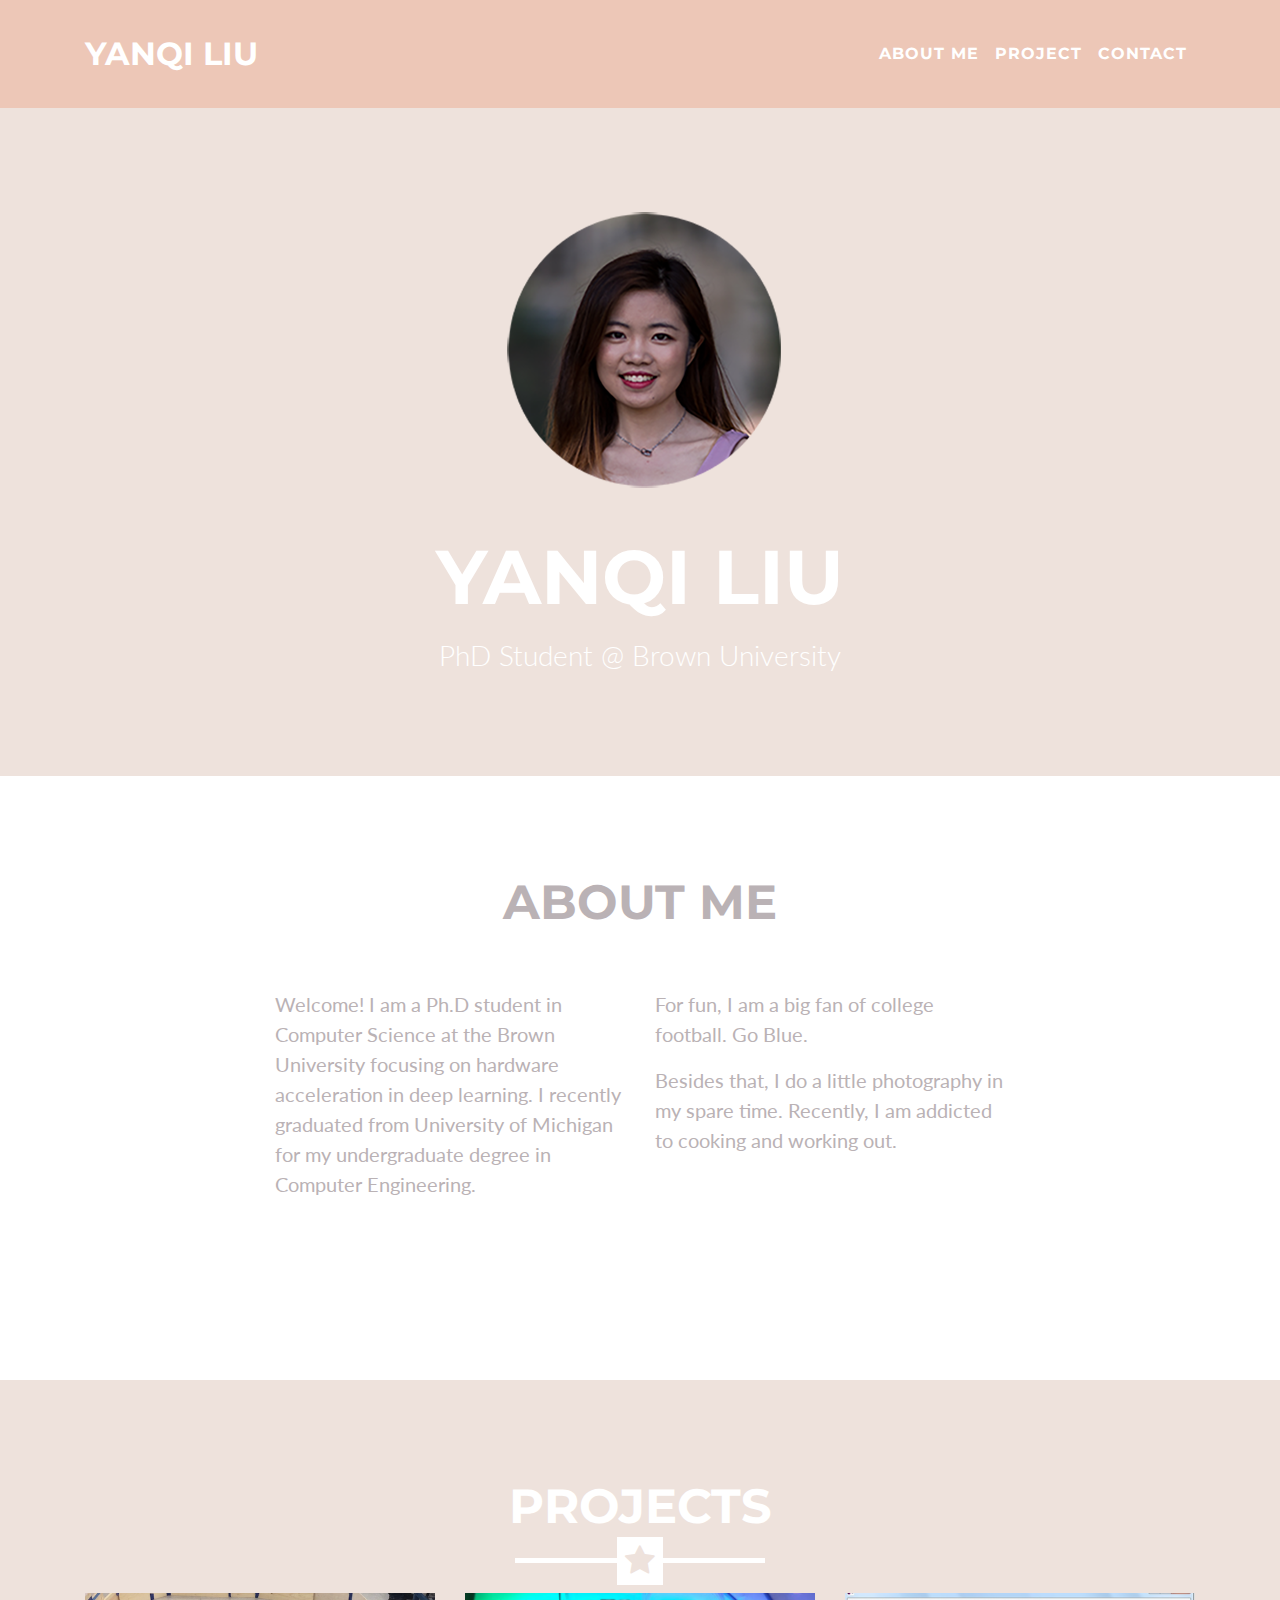
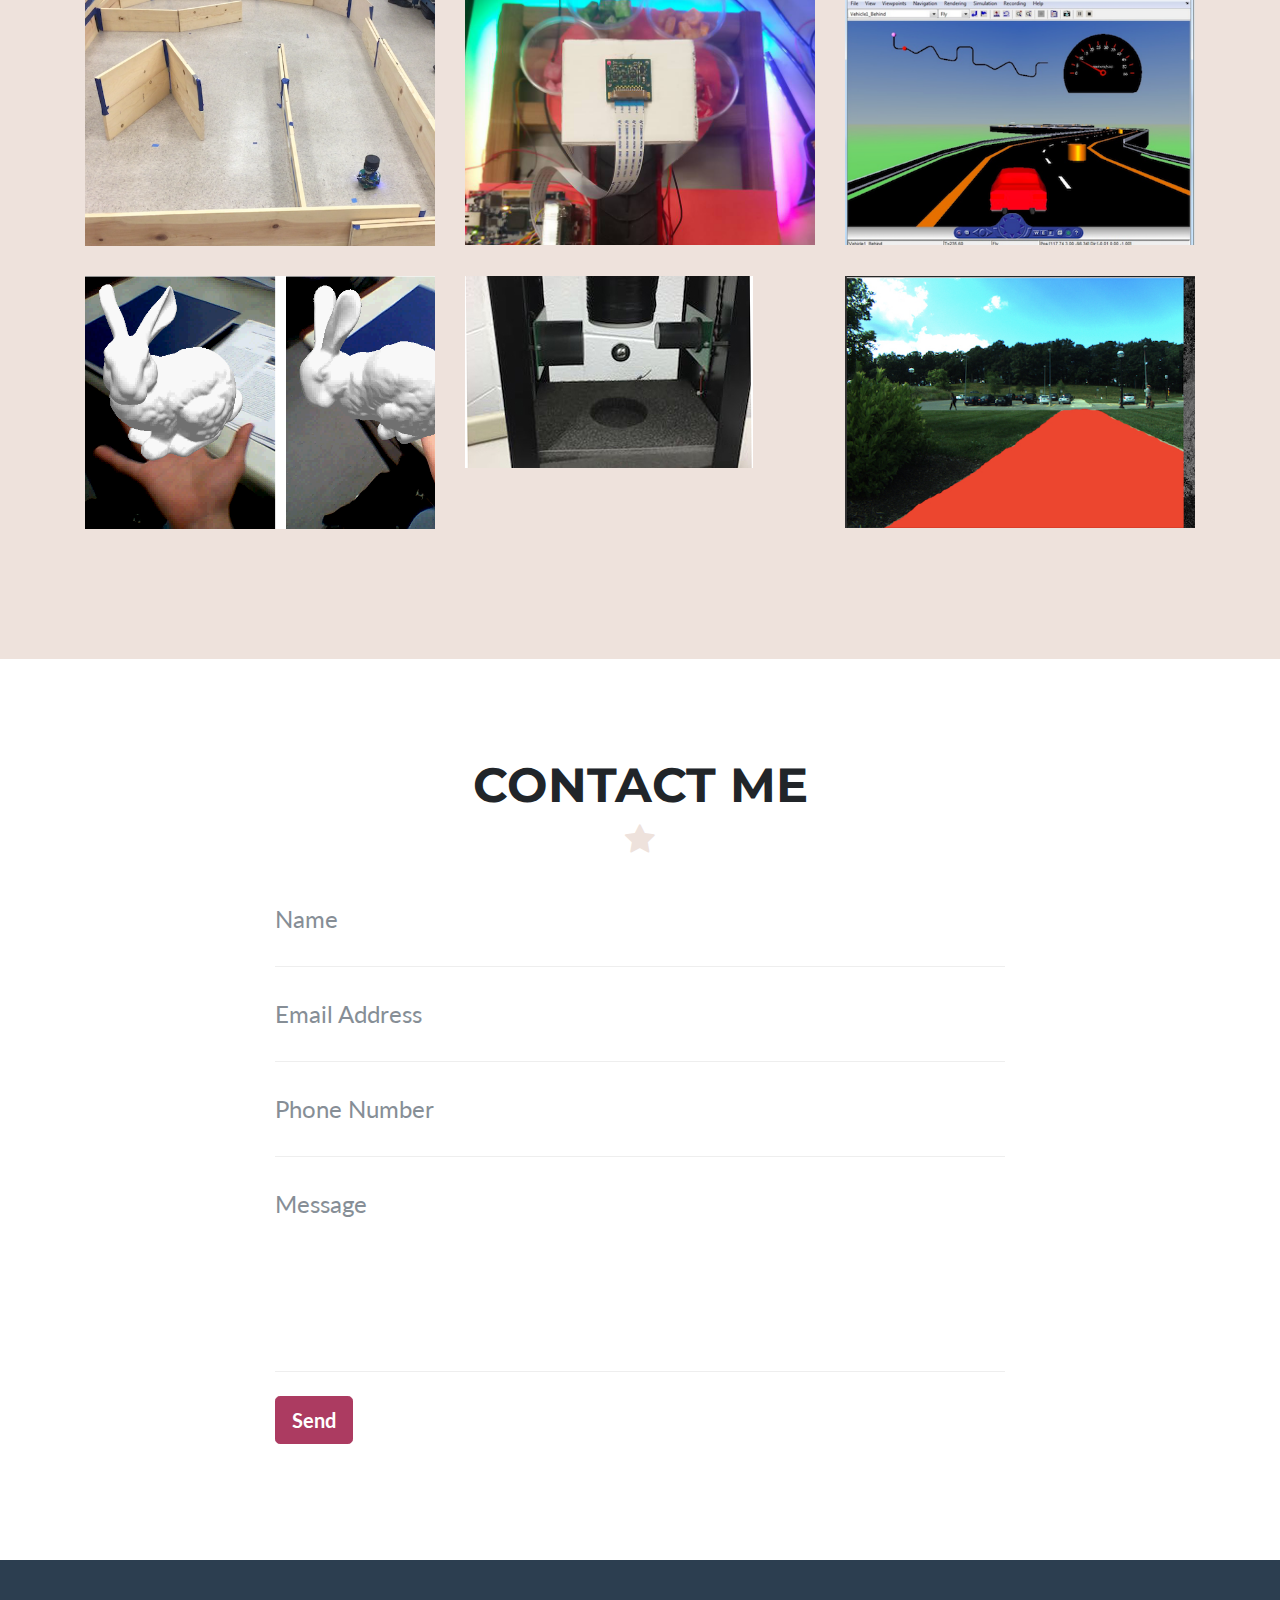
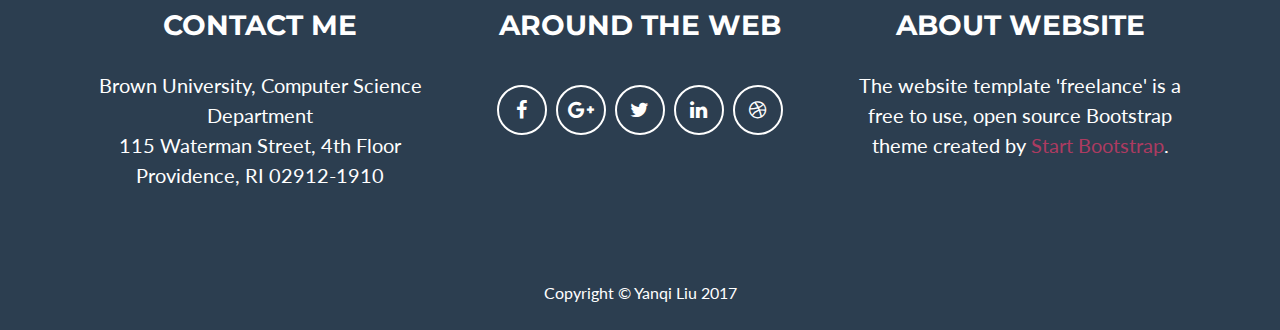
==== commit 8fb90fb0: "restart push" ====
--- a/index.html
+++ b/index.html
@@ -1,428 +1,451 @@
 <!DOCTYPE html>
 <html lang="en">
+
   <head>
+
     <meta charset="utf-8">
-    <meta http-equiv="X-UA-Compatible" content="IE=edge">
-    <meta name="viewport" content="width=device-width, initial-scale=1">
-    <!-- The above 3 meta tags *must* come first in the head; any other head content must come *after* these tags -->
-    <title>Yanqi Liu's personal page</title>
-
-    <!-- Bootstrap -->
-
-    <link href="css/clean-blog.min.css" rel="stylesheet">
-
-
-    <link rel="stylesheet" type="text/css" href="http://fonts.googleapis.com/css?family=Josefin Slab">
-
-
-    <link rel="stylesheet" href="css/bootstrap.min.css">
-    <link rel="stylesheet" href="css/blueimp-gallery.min.css">
-    <link rel="stylesheet" href="css/bootstrap-image-gallery.css">
-    <!-- <link rel="stylesheet" href="https://maxcdn.bootstrapcdn.com/bootstrap/3.3.7/css/bootstrap.min.css"> -->
-    <link href="css/first.css" rel="stylesheet">
-
- 
-    <link rel="stylesheet" type="text/css" href="css/style.css" />
-    <script type="text/javascript" src="js/modernizr.custom.26633.js"></script>
-    <noscript>
-      <link rel="stylesheet" type="text/css" href="css/fallback.css" />
-
-    </noscript>
-
-    <!-- HTML5 shim and Respond.js for IE8 support of HTML5 elements and media queries -->
-    <!-- WARNING: Respond.js doesn't work if you view the page via file:// -->
-    <!--[if lt IE 9]>
-      <script src="https://oss.maxcdn.com/html5shiv/3.7.2/html5shiv.min.js"></script>
-      <script src="https://oss.maxcdn.com/respond/1.4.2/respond.min.js"></script>
-    <![endif]-->
+    <meta name="viewport" content="width=device-width, initial-scale=1, shrink-to-fit=no">
+    <meta name="description" content="">
+    <meta name="author" content="">
+
+    <title>Yanqi Liu</title>
+
+    <!-- Bootstrap core CSS -->
+    <link href="vendor/bootstrap/css/bootstrap.min.css" rel="stylesheet">
+
+    <!-- Custom fonts for this template -->
+    <link href="vendor/font-awesome/css/font-awesome.min.css" rel="stylesheet" type="text/css">
+    <link href="https://fonts.googleapis.com/css?family=Montserrat:400,700" rel="stylesheet" type="text/css">
+    <link href="https://fonts.googleapis.com/css?family=Lato:400,700,400italic,700italic" rel="stylesheet" type="text/css">
+
+    <!-- Custom styles for this template -->
+    <link href="css/freelancer.css" rel="stylesheet">
+
   </head>
-  <body style="overflow: scroll;">
-    
- <!--    <header class = "container">
-    <div class = "fix_navi_bar">
-        <h1 class = "col-md-4"> YANQI LIU </h1>
-      <nav class = "col-md-8 text right">
-        <a id= "start1" href="#start"> <p>About</p></a>
-        <a id = "project1" href="#project_page"> <p>Work</p></a>
-        <a href = "#journal_page"> <p> Journal</p></a>
-        <a href = "#contact_page"><p> Contact </p></a>
-      </nav>
-    </div>
-    </header> -->
-
-        <nav class="navbar navbar-default navbar-custom navbar-fixed-top">
-        <div id = "start" class="container-fluid">
-            <!-- Brand and toggle get grouped for better mobile display -->
-            <div class="navbar-header page-scroll">
-                <button type="button" class="navbar-toggle" data-toggle="collapse" data-target="#bs-example-navbar-collapse-1">
-                    <span class="sr-only">Toggle navigation</span>
-                    <span class="icon-bar"></span>
-                    <span class="icon-bar"></span>
-                    <span class="icon-bar"></span>
-                </button>
-                <a class="navbar-brand" href="index.html">Yanqi Liu</a>
-            </div>
-
-            <!-- Collect the nav links, forms, and other content for toggling -->
-            <div class="collapse navbar-collapse" id="bs-example-navbar-collapse-1">
-                <ul class="nav navbar-nav navbar-right">
-                    <li>
-                        <a href="index.html">Home</a>
-                    </li>
-                    <li>
-                        <a href="#project_page">Work</a>
-                    </li>
-                    <li>
-                        <a href="#journal_page">Journal</a>
-                    </li>
-                    <li>
-                        <a href="#contact_page">Contact</a>
-                    </li>
-                </ul>
-            </div>
-            <!-- /.navbar-collapse -->
-        </div>
-        <!-- /.container -->
+
+  <body id="page-top">
+
+    <!-- Navigation -->
+    <nav class="navbar navbar-expand-lg navbar-light fixed-top" id="mainNav">
+      <div class="container">
+        <a class="navbar-brand js-scroll-trigger" href="#page-top">Yanqi Liu</a>
+        <button class="navbar-toggler navbar-toggler-right" type="button" data-toggle="collapse" data-target="#navbarResponsive" aria-controls="navbarResponsive" aria-expanded="false" aria-label="Toggle navigation">
+          Menu
+          <i class="fa fa-bars"></i>
+        </button>
+        <div class="collapse navbar-collapse" id="navbarResponsive">
+          <ul class="navbar-nav ml-auto">
+            <li class="nav-item">
+              <a class="nav-link js-scroll-trigger" href="#about">About Me</a>
+            </li>
+            <li class="nav-item">
+              <a class="nav-link js-scroll-trigger" href="#portfolio">Project</a>
+            </li>
+            <li class="nav-item">
+              <a class="nav-link js-scroll-trigger" href="#contact">Contact</a>
+            </li>
+          </ul>
+        </div>
+      </div>
     </nav>
 
-    <section class="jumbotron">
-    <div id =" self_intro" >
-<!--         <div class="col-md-3">
-        </div> -->
-        <div class= "col-md-4 text-center">
-                  <p id="intro"> Hi, my name is Yanqi Liu. I am an undergraduate student from <a href="www.umich.edu"> University of Michigan </a>. I am majoring in <a href="https://www.eecs.umich.edu/">Computer Engineering</a> and minoring in <a href="https://michiganross.umich.edu/">business</a>. I hope you will know more about me through this website.</p>
-        </div>
-<!--         <div class= "col-md-3">
-        </div>
- -->
-  </div>
-  </section>
-
-
-<div id ="project_page" class="container">
-  <h2>PROJECT</h2>
-
-<div id="myCarousel" class="carousel slide" data-ride="carousel">
-  <!-- Indicators -->
-  <ol class="carousel-indicators">
-    <li data-target="#myCarousel" data-slide-to="0" class="active"></li>
-    <li data-target="#myCarousel" data-slide-to="1"></li>
-    <li data-target="#myCarousel" data-slide-to="2"></li>
-    <li data-target="#myCarousel" data-slide-to="3"></li>
-    <li data-target="#myCarousel" data-slide-to="4"></li>
-    <li data-target="#myCarousel" data-slide-to="5"></li>
-    <li data-target="#myCarousel" data-slide-to="6"></li>
-  </ol>
-
-  <!-- Wrapper for slides -->
-  <div class="carousel-inner" role="listbox">
-    <div class="item active">
-      <a href= "ground_seg.html" ><img src="img/segmentation.png" alt="Ground Segmentation" ></a>
-      <div class="carousel-caption">
-        <h3>Ground_segmentation</h3>
-        <p>Utilizing a RGB camera on robotic car to detect drivable area</p>
-      </div>
-    </div>
-
-    <div class="item">
-      <a href= "467.html"><img src="img/467_seg.PNG" alt="467"></a>
-      <div class="carousel-caption">
-        <h3>Autnomous Robotics</h3> 
-        <p>A robot with autonomous navigation and SLAM for localization</p>
-      </div>
-    </div>
-
-    <div class="item">
-      <a href= "373.html"><img src="img/373_seg.jpg" alt="373"></a>
-      <div class="carousel-caption">
-        <h3>Automatic Candy Sorter</h3> 
-        <p>Embedded system project for an automatic candy sorter machine</p>
-      </div>
-    </div>
-
-    <div class="item">
-      <a href= "virtual-reality.html"><img src="https://i.ytimg.com/vi/Ud8wbrRKPIU/hqdefault.jpg" alt="vr"></a>
-      <div class="carousel-caption">
-        <h3>Hand Augmented Reality</h3> 
-        <p>Visual Reality interacting with hand posture</p>
-      </div>
-    </div>
-
-    <div class="item">
-      <a href= # ><img src="img/ops.png" alt="op"></a>
-      <div class="carousel-caption">
-        <h3>Operating System course</h3>
-        <p>Multi-threading,Svirtual memeory and file system</p>
-      </div>
-    </div>
-
-    <div class="item">
-      <a href= "acc.html" > <img src="img/acc.png" alt="Flower"> </a>
-      <div class="carousel-caption">
-        <h3>Adaptive cruise control</h3>
-        <p>Using pid controller for lane keeping and achieving automatic cruise control</p>
-      </div>
-    </div>
-
-    <div class="item">
-      <a href= "460.html" > <img src="img/460.JPG" alt="Flower" ></a>
-      <div class="carousel-caption">
-        <h3>EECS460</h3>
-        <p>Magnetially Suspended Ball</p>
-      </div>
-    </div>
-
-    <div class="item">
-      <a href= "mac.html" ><img src="img/mac.jpg" alt="Flower"></a>
-      <div class="carousel-caption">
-         <h3>Macbook Air Battery replacement</h3>
-        <p>A little hack into my Macbook air</p>
-      </div>
-    </div>
-
-  </div>
-
-
-  <!-- Left and right controls -->
-  <a class="left carousel-control" href="#myCarousel" role="button" data-slide="prev">
-    <span class="glyphicon glyphicon-chevron-left" aria-hidden="true"></span>
-    <span class="sr-only">Previous</span>
-  </a>
-  <a class="right carousel-control" href="#myCarousel" role="button" data-slide="next">
-    <span class="glyphicon glyphicon-chevron-right" aria-hidden="true"></span>
-    <span class="sr-only">Next</span>
-  </a>
-</div>
-</div>
-    
-<!--     <div class="project">
-      <section class="container">
-        <h2> PROJECT </h2>
-        <div class = "row_project">
-          <figure class="col-md-4">
-            <a href=#>
-              <img src="img/segmentation.png" >
-            </a>
-            <p> Ground Segmentation</p>       
-          </figure>
-          <figure class="col-md-4">
-            <a href=#>
-              <img src="https://i.ytimg.com/vi/Ud8wbrRKPIU/hqdefault.jpg">
-            </a>
-            <p> Hand Argumented Reality </p>       
-          </figure>
-          <figure class="col-md-4">
-            <a href=#>
-              <img src="img/ops.png">
-            </a>
-            <p> EECS482 </p>       
-          </figure>
-          <figure class="col-md-4">
-            <a href=#>
-              <img src="img/acc.png" />
-            </a>
-            <p> Adaptive cruise control </p>        
-          </figure>
-          <figure class="col-md-4">
-            <a href=#>
-              <img src="img/eecs370.png">
-            </a>
-            <p> EECS370 </p>     
-          </figure>
-          <figure class="col-md-4">
-            <a href=#>
-              <img src="img/realsense.png">
-            </a>
-            <p> Realsense camera</p>
-          </figure>
-        </div>
-      </section>
-    </div> -->
-
-
-  <div id = "journal_page" class = "container">
-    <h2>JOURNAL</h2>
-<!--   <section id ="journal_jumbo" class="jumbotron">
-    <div class = "container">
-      <div class="row text-center">
-        <h2>Artistic side of me</h2>
-        <h3>During my free time, I usually spend most of time on youtubing. However, besides youtube, those are the three of my favorite things to do</h3>
-        <a class="btn btn-primary" href="http://jasmine47.lofter.com/" target="_blank" role="button">Cooking</a>
-        <a class="btn btn-primary" href="#" role="button">Photography</a>
-        <a class="btn btn-primary" href="#" role="button">Fashion</a>
-      </div>
-    </div>
-  </section> -->
-
-      <img src="img/loading.gif" style="display:none;"/>
-
+    <!-- Header -->
+    <header class="masthead">
       <div class="container">
-      <section class="main">
-      <a href="img/journal/full/1.jpg" title="During weekend, I enjoyed cooking on my own" data-gallery><img src="img/journal/thumb/1_thumb.jpg" width="84" height="84"/></a>
-      <a href="img/journal/full/2.jpg" data-gallery title="I love eating out too"><img src="img/journal/thumb/2_thumb.jpg" width="84" height="84"/></a>
-      <a href="img/journal/full/3.jpg" data-gallery tittle ="Good food in Cancun, 2016 Spring break"><img src="img/journal/thumb/3_thumb.jpg" width="84" height="84"/></a>
-      <a href="img/journal/full/4.jpg" data-gallery title="Good food in Cancun, 2016 Spring break"><img src="img/journal/thumb/4_thumb.jpg" width="84" height="84"/></a>
-      <a href="img/journal/full/5.jpg" data-gallery title="Good food in Cancun, 2016 Spring break"><img src="img/journal/thumb/5_thumb.jpg" width="84" height="84"/></a>
-      <a href="img/journal/full/6.jpg" data-gallery title="Chichen Itza with roommie <3"><img src="img/journal/thumb/6_thumb.jpg" width="84" height="84"/></a>
-      <a href="img/journal/full/7.jpg" data-gallery title ="Selfie in front of Chichen Itaza"><img src="img/journal/thumb/7_thumb.jpg" width="84" height="84"/></a>
-      <a href="img/journal/full/8.jpg" data-gallery title="A nice afternoon in Arb"><img src="img/journal/thumb/8_thumb.jpg" width="84" height="84"/></a>
-      <a href="img/journal/full/9.jpg" data-gallery title="as a computer engineer, I spent most of my time doing coding"><img src="img/journal/thumb/9_thumb.jpg" width="84" height="84"/></a>
-      <a href="img/journal/full/10.jpg" data-gallery title="Salmon cooked in Japanses style"><img src="img/journal/thumb/10_thumb.jpg" width="84" height="84"/></a>
-      <a href="img/journal/full/11.jpg" data-gallery title="kimchi fried rice seaweed wrap"><img src="img/journal/thumb/11_thumb.jpg" width="84" height="84"/></a>
-      <a href="img/journal/full/12.jpg" data-gallery title="Chicken speghatti"><img src="img/journal/thumb/12_thumb.jpg" width="84" height="84"/></a>
-      <a href="img/journal/full/13.jpg" data-gallery title="Little heart at night"><img src="img/journal/thumb/13_thumb.jpg" width="84" height="84"/></a>
-      <a href="img/journal/full/14.jpg" data-gallery tittle="The calm Carribean sea"><img src="img/journal/thumb/14_thumb.jpg" width="84" height="84"/></a>
-      <a href="img/journal/full/15.jpg" data-gallery title="A chicken for the winter"><img src="img/journal/thumb/15_thumb.jpg" width="84" height="84"/></a>
-      <a href="img/journal/full/16.jpg" data-gallery title="Handmade cookies"><img src="img/journal/thumb/16_thumb.jpg" width="84" height="84"/></a>
-      <a href="img/journal/full/17.jpg" data-gallery title="Apple rose roll"> <img src="img/journal/thumb/17_thumb.jpg" width="84" height="84"/></a>
-      <a href="img/journal/full/18.jpg" data-gallery title="Marinated chicken"><img src="img/journal/thumb/18_thumb.jpg" width="84" height="84"/></a>
-      <a href="img/journal/full/19.jpg" data-gallery title="Play with light"><img src="img/journal/thumb/19_thumb.jpg" width="84" height="84"/></a>
-      <a href="img/journal/full/20.jpg" data-gallery title="Autumn"><img src="img/journal/thumb/20_thumb.jpg" width="84" height="84"/></a>
-      <a href="img/journal/full/21.jpg" data-gallery title="A year before graduation"><img src="img/journal/thumb/21_thumb.jpg" width="84" height="84"/></a>
-      <a href="img/journal/full/22.jpg" data-gallery title="Give some color to my hair"><img src="img/journal/thumb/22_thumb.jpg" width="84" height="84"/></a>
-      <a href="img/journal/full/23.jpg" data-gallery title-"Seafood pasta"><img src="img/journal/thumb/23_thumb.jpg" width="84" height="84"/></a>
-      <a href="img/journal/full/24.jpg" data-gallery title="Saturday morning physics"><img src="img/journal/thumb/24_thumb.jpg" width="84" height="84"/></a>
-      <a href="img/journal/full/25.jpg" data-gallery tiitle="Late night dessert"><img src="img/journal/thumb/25_thumb.jpg" width="84" height="84"/></a>
-      <a href="img/journal/full/26.jpg" data-gallery title="A sunny day in the winter"><img src="img/journal/thumb/26_thumb.jpg" width="84" height="84"/></a>
-      <a href="img/journal/full/27.jpg" data-gallery title="selfie at library"><img src="img/journal/thumb/27_thumb.jpg" width="84" height="84"/></a>
-      <a href="img/journal/full/28.jpg" data-gallery title="Chichen Itza"><img src="img/journal/thumb/28_thumb.jpg" width="84" height="84"/></a>
-      <a href="img/journal/full/29.jpg" data-gallery title="With my new Air Jordan"><img src="img/journal/thumb/29_thumb.jpg" width="84" height="84"/></a>
-      <a href="img/journal/full/30.jpg" data-gallery title="Afternoon in Arb"><img src="img/journal/thumb/30_thumb.jpg" width="84" height="84"/></a>
-      <a href="img/journal/full/31.jpg" data-gallery title="Birthday"><img src="img/journal/thumb/31_thumb.jpg" width="84" height="84"/></a>
-      <a href="img/journal/full/32.jpg" data-gallery title="Late night study"><img src="img/journal/thumb/32_thumb.jpg" width="84" height="84"/></a>
-      <a href="img/journal/full/33.jpg" data-gallery title="At roomamte's graduation commencement"><img src="img/journal/thumb/33_thumb.jpg" width="84" height="84"/></a>
-      <a href="img/journal/full/34.jpg" data-gallery title="Green beans porridge"><img src="img/journal/thumb/34_thumb.jpg" width="84" height="84"/></a>
-      <a href="img/journal/full/35.jpg" data-gallery title="Sushi for life"><img src="img/journal/thumb/35_thumb.jpg" width="84" height="84"/></a>
-      <a href="img/journal/full/36.jpg" data-gallery title="First time in ricks"><img src="img/journal/thumb/36_thumb.jpg" width="84" height="84"/></a>
-      <a href="img/journal/full/37.jpg" data-gallery tittle="My all-time favorite calamari"><img src="img/journal/thumb/37_thumb.jpg" width="84" height="84"/></a>
-      <a href="img/journal/full/38.jpg" data-gallery title="Sweet and sour ribs"><img src="img/journal/thumb/38_thumb.jpg" width="84" height="84"/></a>
-      <a href="img/journal/full/39.jpg" data-gallery title="Chicken wings"><img src="img/journal/thumb/39_thumb.jpg" width="84" height="84"/></a>
-      <a href="img/journal/full/40.jpg" data-gallery title="Taken in Lijiang"><img src="img/journal/thumb/40_thumb.jpg" width="84" height="84"/></a>
-      <a href="img/journal/full/41.jpg" data-gallery title="Healthy salad with greek yogurt dressing"><img src="img/journal/thumb/41_thumb.jpg" width="84" height="84"/></a>
-      <a href="img/journal/full/42.jpg" data-gallery title="Egg wrap rice"><img src="img/journal/thumb/42_thumb.jpg" width="84" height="84"/></a>
-      <a href="img/journal/full/43.jpg" data-gallery title="Sun set in Cancun"><img src="img/journal/thumb/43_thumb.jpg" width="84" height="84"/></a>
-      <a href="img/journal/full/44.jpg" data-gallery title="Swiming in Cancun"><img src="img/journal/thumb/44_thumb.jpg" width="84" height="84"/></a>
-      <a href="img/journal/full/45.jpg" data-gallery title="Sea, Cancun"><img src="img/journal/thumb/45_thumb.jpg" width="84" height="84"/></a>
-      <a href="img/journal/full/46.jpg" data-gallery title="beautiful sights in cancun"><img src="img/journal/thumb/46_thumb.jpg" width="84" height="84"/></a>
-      <a href="img/journal/full/47.jpg" data-gallery title="Salad for the day"><img src="img/journal/thumb/47_thumb.jpg" width="84" height="84"/></a>
-      <a href="img/journal/full/48.jpg" data-gallery title="Cherry blossom frap"><img src="img/journal/thumb/48_thumb.jpg" width="84" height="84"/></a>
-      <a href="img/journal/full/49.jpg" data-gallery title="Good time in ricks"><img src="img/journal/thumb/49_thumb.jpg" width="84" height="84"/></a>
-      <a href="img/journal/full/50.jpg" data-gallery title="All time favorite calamari"><img src="img/journal/thumb/50_thumb.jpg" width="84" height="84"/></a>
-
-
-
-
-      </section>
-      
-        </div>
-</div>
-
-<!-- The Bootstrap Image Gallery lightbox, should be a child element of the document body -->
-<div id="blueimp-gallery" class="blueimp-gallery">
-    <!-- The container for the modal slides -->
-    <div class="slides"></div>
-    <!-- Controls for the borderless lightbox -->
-    <h3 class="title"></h3>
-    <a class="prev">‹</a>
-    <a class="next">›</a>
-    <a class="close">×</a>
-    <a class="play-pause"></a>
-    <ol class="indicator"></ol>
-    <!-- The modal dialog, which will be used to wrap the lightbox content -->
-    <div class="modal fade">
-        <div class="modal-dialog modal-lg">
-            <div class="modal-content">
-                <div class="modal-header">
-                    <button type="button" class="close" aria-hidden="true">×</button>
-                    <h4 class="modal-title"></h4>
-                </div>
-                <div class="modal-body next" style="overflow:scroll;"></div>
-                <div class="modal-footer">
-                    <button type="button" class="btn btn-default pull-left prev">
-                        <i class="glyphicon glyphicon-chevron-left"></i>
-                        Previous
-                    </button>
-                    <button type="button" class="btn btn-primary next">
-                        Next
-                        <i class="glyphicon glyphicon-chevron-right"></i>
-                    </button>
-                </div>
-            </div>
-        </div>
-    </div>
-</div>
-
-<div id= "contact_page" class = "container">
-  <div class = "contact">
-    <h2> CONTACT </h2>
-    <ul>
-        <li class="col-md-1"> 
-         <a href="https://www.linkedin.com/in/yanqi-liu-91988392?trk=nav_responsive_tab_profile_pic" target="_blank"> <img src="https://www.est-accountants.co.uk/images/linkedin-est-accountants.png"> </a>
-        </li>
-        <li class="col-md-1">
-        <a href = "https://www.instagram.com/jjjasmine0419/?hl=en" target="_blank">  <img src="img/Instagram.svg"></a></li> 
-        <li class="col-md-1"> 
-         <a href= "mailto:liuyq47@gmail.com"> <img src="img/email.svg"></a></li>
-         <li class="col-md-1"> 
-         <a href="src/Yanqi Liu Resume.pdf" download> <img src="img/resume.svg"></a></li>
-    </ul>
-    </div>
-  </div>
-
-    
-    <footer class="container">
+        <img class="img-fluid" src="img/profile_pic_s.png" alt="">
+        <div class="intro-text">
+          <span class="name">Yanqi Liu</span>
+          <!-- <hr class="star-light"> -->
+          <span class="skills">PhD Student @ Brown University</span>
+        </div>
+      </div>
+    </header>
+
+    <!-- About Section -->
+    <section class="success" id="about">
+      <div class="container">
+        <h2 class="text-center">About Me</h2>
+        <hr class="star-light">
         <div class="row">
-           <p class="copyright text-muted">Copyright &copy; Yanqi Liu Website 2016</p>
-       </div>
+          <div class="col-lg-4 ml-auto">
+            <p>Welcome! I am a Ph.D student in Computer Science at the Brown University focusing on hardware acceleration in deep learning. I recently graduated from University of Michigan for my undergraduate degree in Computer Engineering. </p>
+          </div>
+          <div class="col-lg-4 mr-auto">
+            <p>For fun, I am a big fan of college football. Go Blue. </p>
+            <p>Besides that, I do a little photography in my spare time. Recently, I am addicted to cooking and working out.</p>
+          </div>
+          <div class="col-lg-8 mx-auto text-center">
+            <a href="https://jasmine47.lofter.com" target="_blank" class="btn btn-lg btn-outline">
+              <i class="fa fa-download"></i>
+              Enter my cooking blog
+            </a>
+          </div>
+        </div>
+      </div>
+    </section>
+
+    <!-- Portfolio Grid Section -->
+    <section id="portfolio">
+      <div class="container">
+        <h2 class="text-center">Projects</h2>
+        <hr class="star-primary">
+        <div class="row">
+          <div class="col-sm-4 portfolio-item">
+            <a class="portfolio-link" href="#portfolioModal1" data-toggle="modal">
+              <div class="caption">
+                <div class="caption-content">
+                  <i class="fa fa-search-plus fa-3x"></i>
+                </div>
+              </div>
+              <img class="img-fluid" src="img/project/467.PNG" alt="">
+            </a>
+          </div>
+          <div class="col-sm-4 portfolio-item">
+            <a class="portfolio-link" href="#portfolioModal2" data-toggle="modal">
+              <div class="caption">
+                <div class="caption-content">
+                  <i class="fa fa-search-plus fa-3x"></i>
+                </div>
+              </div>
+              <img class="img-fluid" src="img/project/373.jpg" alt="">
+            </a>
+          </div>
+          <div class="col-sm-4 portfolio-item">
+            <a class="portfolio-link" href="#portfolioModal3" data-toggle="modal">
+              <div class="caption">
+                <div class="caption-content">
+                  <i class="fa fa-search-plus fa-3x"></i>
+                </div>
+              </div>
+              <img class="img-fluid" src="img/project/acc.png" alt="">
+            </a>
+          </div>
+          <div class="col-sm-4 portfolio-item">
+            <a class="portfolio-link" href="#portfolioModal4" data-toggle="modal">
+              <div class="caption">
+                <div class="caption-content">
+                  <i class="fa fa-search-plus fa-3x"></i>
+                </div>
+              </div>
+              <img class="img-fluid" src="img/project/hand_vr.png" alt="">
+            </a>
+          </div>
+          <div class="col-sm-4 portfolio-item">
+            <a class="portfolio-link" href="#portfolioModal5" data-toggle="modal">
+              <div class="caption">
+                <div class="caption-content">
+                  <i class="fa fa-search-plus fa-3x"></i>
+                </div>
+              </div>
+              <img class="img-fluid" src="img/project/460.JPG" alt="">
+            </a>
+          </div>
+          <div class="col-sm-4 portfolio-item">
+            <a class="portfolio-link" href="#portfolioModal6" data-toggle="modal">
+              <div class="caption">
+                <div class="caption-content">
+                  <i class="fa fa-search-plus fa-3x"></i>
+                </div>
+              </div>
+              <img class="img-fluid" src="img/project/segmentation.jpg" alt="">
+            </a>
+          </div>
+        </div>
+      </div>
+    </section>
+
+
+    <!-- Contact Section -->
+    <section id="contact">
+      <div class="container">
+        <h2 class="text-center">Contact Me</h2>
+        <hr class="star-primary">
+        <div class="row">
+          <div class="col-lg-8 mx-auto">
+            <!-- To configure the contact form email address, go to mail/contact_me.php and update the email address in the PHP file on line 19. -->
+            <!-- The form should work on most web servers, but if the form is not working you may need to configure your web server differently. -->
+            <form name="sentMessage" id="contactForm" novalidate>
+              <div class="control-group">
+                <div class="form-group floating-label-form-group controls">
+                  <label>Name</label>
+                  <input class="form-control" id="name" type="text" placeholder="Name" required data-validation-required-message="Please enter your name.">
+                  <p class="help-block text-danger"></p>
+                </div>
+              </div>
+              <div class="control-group">
+                <div class="form-group floating-label-form-group controls">
+                  <label>Email Address</label>
+                  <input class="form-control" id="email" type="email" placeholder="Email Address" required data-validation-required-message="Please enter your email address.">
+                  <p class="help-block text-danger"></p>
+                </div>
+              </div>
+              <div class="control-group">
+                <div class="form-group floating-label-form-group controls">
+                  <label>Phone Number</label>
+                  <input class="form-control" id="phone" type="tel" placeholder="Phone Number" required data-validation-required-message="Please enter your phone number.">
+                  <p class="help-block text-danger"></p>
+                </div>
+              </div>
+              <div class="control-group">
+                <div class="form-group floating-label-form-group controls">
+                  <label>Message</label>
+                  <textarea class="form-control" id="message" rows="5" placeholder="Message" required data-validation-required-message="Please enter a message."></textarea>
+                  <p class="help-block text-danger"></p>
+                </div>
+              </div>
+              <br>
+              <div id="success"></div>
+              <div class="form-group">
+                <button type="submit" class="btn btn-success btn-lg" id="sendMessageButton">Send</button>
+              </div>
+            </form>
+          </div>
+        </div>
+      </div>
+    </section>
+
+    <!-- Footer -->
+    <footer class="text-center">
+      <div class="footer-above">
+        <div class="container">
+          <div class="row">
+            <div class="footer-col col-md-4">
+              <h3>Contact me</h3>
+              <p>Brown University, Computer Science Department
+                <br>115 Waterman Street, 4th Floor
+                <br>Providence, RI 02912-1910</p>
+            </div>
+            <div class="footer-col col-md-4">
+              <h3>Around the Web</h3>
+              <ul class="list-inline">
+                <li class="list-inline-item">
+                  <a class="btn-social btn-outline" href="#">
+                    <i class="fa fa-fw fa-facebook"></i>
+                  </a>
+                </li>
+                <li class="list-inline-item">
+                  <a class="btn-social btn-outline" href="#">
+                    <i class="fa fa-fw fa-google-plus"></i>
+                  </a>
+                </li>
+                <li class="list-inline-item">
+                  <a class="btn-social btn-outline" href="#">
+                    <i class="fa fa-fw fa-twitter"></i>
+                  </a>
+                </li>
+                <li class="list-inline-item">
+                  <a class="btn-social btn-outline" href="#">
+                    <i class="fa fa-fw fa-linkedin"></i>
+                  </a>
+                </li>
+                <li class="list-inline-item">
+                  <a class="btn-social btn-outline" href="#">
+                    <i class="fa fa-fw fa-dribbble"></i>
+                  </a>
+                </li>
+              </ul>
+            </div>
+            <div class="footer-col col-md-4">
+              <h3>About Website</h3>
+              <p>The website template 'freelance' is a free to use, open source Bootstrap theme created by
+                <a href="http://startbootstrap.com">Start Bootstrap</a>.</p>
+            </div>
+          </div>
+        </div>
+      </div>
+      <div class="footer-below">
+        <div class="container">
+          <div class="row">
+            <div class="col-lg-12">
+              Copyright &copy; Yanqi Liu 2017
+            </div>
+          </div>
+        </div>
+      </div>
     </footer>
 
-
-
-<script>
-  (function(i,s,o,g,r,a,m){i['GoogleAnalyticsObject']=r;i[r]=i[r]||function(){
-  (i[r].q=i[r].q||[]).push(arguments)},i[r].l=1*new Date();a=s.createElement(o),
-  m=s.getElementsByTagName(o)[0];a.async=1;a.src=g;m.parentNode.insertBefore(a,m)
-  })(window,document,'script','https://www.google-analytics.com/analytics.js','ga');
-
-  ga('create', 'UA-88418084-1', 'auto');
-  ga('send', 'pageview');
-
-</script>
-
-
-
-<script src="js/jquery.min.js"></script>
-<!-- Bootstrap JS is not required, but included for the responsive demo navigation and button states -->
-<script src="js/bootstrap.min.js"></script>
-<script src="js/jquery.blueimp-gallery.min.js"></script>
-<script src="js/bootstrap-image-gallery.js"></script>
-<script src="js/demo.js"></script>
-
-<script src="js/first.js"></script>
-<script type="text/javascript" src="http://ajax.googleapis.com/ajax/libs/jquery/1.8.3/jquery.min.js"></script>
-    <script type="text/javascript" src="js/jquery.gridrotator.js"></script>
-    <script type="text/javascript"> 
-      $(function() {
-      
-        $( '#ri-grid' ).gridrotator( {
-          rows    : 3,
-          columns   : 15,
-          animType  : 'fadeInOut',
-          animSpeed : 1000,
-          interval  : 600,
-          step    : 1,
-          w320    : {
-            rows  : 3,
-            columns : 4
-          },
-          w240    : {
-            rows  : 3,
-            columns : 4
-          }
-        } );
-      
-      });
-    </script>
+    <!-- Scroll to Top Button (Only visible on small and extra-small screen sizes) -->
+    <div class="scroll-top d-lg-none">
+      <a class="btn btn-primary js-scroll-trigger" href="#page-top">
+        <i class="fa fa-chevron-up"></i>
+      </a>
+    </div>
+
+    <!-- Portfolio Modals -->
+    <div class="portfolio-modal modal fade" id="portfolioModal1" tabindex="-1" role="dialog" aria-hidden="true">
+      <div class="modal-dialog" role="document">
+        <div class="modal-content">
+          <div class="close-modal" data-dismiss="modal">
+            <div class="lr">
+              <div class="rl"></div>
+            </div>
+          </div>
+          <div class="container">
+            <div class="row">
+              <div class="col-lg-8 mx-auto">
+                <div class="modal-body">
+                  <h2>Autonomous Robotics</h2>
+                  <hr class="star-primary">
+                  <img class="img-fluid img-centered" src="img/project/467.PNG" alt="">
+                  <p>Welcome to my senior project. I've been waiting to take my senior design for years. I even switched my major just because I know this is the only senior design class I am interested in. And here I am, taking EECS 467 Autonomous Robotics as my last class for my college year... <a href="467.html" target="_blank">Read more</a></p>
+                  
+                  <button class="btn btn-success" type="button" data-dismiss="modal">
+                    <i class="fa fa-times"></i>
+                    Close</button>
+                </div>
+              </div>
+            </div>
+          </div>
+        </div>
+      </div>
+    </div>
+    <div class="portfolio-modal modal fade" id="portfolioModal2" tabindex="-1" role="dialog" aria-hidden="true">
+      <div class="modal-dialog" role="document">
+        <div class="modal-content">
+          <div class="close-modal" data-dismiss="modal">
+            <div class="lr">
+              <div class="rl"></div>
+            </div>
+          </div>
+          <div class="container">
+            <div class="row">
+              <div class="col-lg-8 mx-auto">
+                <div class="modal-body">
+                  <h2>Automatic candy dispenser</h2>
+                  <hr class="star-primary">
+                  <img class="img-fluid img-centered" src="img/project/373.jpg" alt="">
+                  <p>We are designing and building a sorting machine that will sort small objects based on color and shape. We will demonstrate our sorting machine with candy. Our device will sort small colored candies, most likely skittles or starburst, into bins based on their color... <a href="" target="_blank">Read more</a></p>
+
+                  <button class="btn btn-success" type="button" data-dismiss="modal">
+                    <i class="fa fa-times"></i>
+                    Close</button>
+                </div>
+              </div>
+            </div>
+          </div>
+        </div>
+      </div>
+    </div>
+    <div class="portfolio-modal modal fade" id="portfolioModal3" tabindex="-1" role="dialog" aria-hidden="true">
+      <div class="modal-dialog" role="document">
+        <div class="modal-content">
+          <div class="close-modal" data-dismiss="modal">
+            <div class="lr">
+              <div class="rl"></div>
+            </div>
+          </div>
+          <div class="container">
+            <div class="row">
+              <div class="col-lg-8 mx-auto">
+                <div class="modal-body">
+                  <h2>Automatic cruise control</h2>
+                  <hr class="star-primary">
+                  <img class="img-fluid img-centered" src="img/project/acc.png" alt="">
+                  <p>We are assigned to design and implement an adaptive cruise control system in Simulink... <a href="" target="_blank"> Read more </a></p>
+                  <button class="btn btn-success" type="button" data-dismiss="modal">
+                    <i class="fa fa-times"></i>
+                    Close</button>
+                </div>
+              </div>
+            </div>
+          </div>
+        </div>
+      </div>
+    </div>
+    <div class="portfolio-modal modal fade" id="portfolioModal4" tabindex="-1" role="dialog" aria-hidden="true">
+      <div class="modal-dialog" role="document">
+        <div class="modal-content">
+          <div class="close-modal" data-dismiss="modal">
+            <div class="lr">
+              <div class="rl"></div>
+            </div>
+          </div>
+          <div class="container">
+            <div class="row">
+              <div class="col-lg-8 mx-auto">
+                <div class="modal-body">
+                  <h2>Handy vr</h2>
+                  <hr class="star-primary">
+                  <img class="img-fluid img-centered" src="img/project/hand_vr.png" alt="">
+                  <p>Display the 3D world on your hand. The project is implemented based on Handy AR: Markerless Inspection of Augmented Reality Objects Using Fingertip Tracking by Taehee Lee and Tobias Hollerer from University of California, Santa Barbara...<a href="" target="_blank"> Read more </a> </p>
+                  <button class="btn btn-success" type="button" data-dismiss="modal">
+                    <i class="fa fa-times"></i>
+                    Close</button>
+                </div>
+              </div>
+            </div>
+          </div>
+        </div>
+      </div>
+    </div>
+    <div class="portfolio-modal modal fade" id="portfolioModal5" tabindex="-1" role="dialog" aria-hidden="true">
+      <div class="modal-dialog" role="document">
+        <div class="modal-content">
+          <div class="close-modal" data-dismiss="modal">
+            <div class="lr">
+              <div class="rl"></div>
+            </div>
+          </div>
+          <div class="container">
+            <div class="row">
+              <div class="col-lg-8 mx-auto">
+                <div class="modal-body">
+                  <h2>Magnetically Suspended Ball</h2>
+                  <hr class="star-primary">
+                  <img class="img-fluid img-centered" src="img/project/460.JPG" alt="">
+                  <p>EECS460 is the control theroy class taught in Umich. This is the final project at the end of the class. We are asked to implement a controller that can stablize an unstable non-linear system...<a href="" target="_blank"> Read more </a></p>
+                  <button class="btn btn-success" type="button" data-dismiss="modal">
+                    <i class="fa fa-times"></i>
+                    Close</button>
+                </div>
+              </div>
+            </div>
+          </div>
+        </div>
+      </div>
+    </div>
+    <div class="portfolio-modal modal fade" id="portfolioModal6" tabindex="-1" role="dialog" aria-hidden="true">
+      <div class="modal-dialog" role="document">
+        <div class="modal-content">
+          <div class="close-modal" data-dismiss="modal">
+            <div class="lr">
+              <div class="rl"></div>
+            </div>
+          </div>
+          <div class="container">
+            <div class="row">
+              <div class="col-lg-8 mx-auto">
+                <div class="modal-body">
+                  <h2>Ground segmentation</h2>
+                  <hr class="star-primary">
+                  <img class="img-fluid img-centered" src="img/project/segmentation.jpg" alt="">
+                  <p>In order to have a better understanding of how my program behave on ground detection, I've been taking a bunch of screen shots (350 images in total) from the log and manually colored the ground area and comparing those with the result run by my program. Different methods were tested and here are some explanations for the methods I am using...<a href="" target="_blank"> Read more </a></p>
+                  <button class="btn btn-success" type="button" data-dismiss="modal">
+                    <i class="fa fa-times"></i>
+                    Close</button>
+                </div>
+              </div>
+            </div>
+          </div>
+        </div>
+      </div>
+    </div>
+
+    <!-- Bootstrap core JavaScript -->
+    <script src="vendor/jquery/jquery.min.js"></script>
+    <script src="vendor/popper/popper.min.js"></script>
+    <script src="vendor/bootstrap/js/bootstrap.min.js"></script>
+
+    <!-- Plugin JavaScript -->
+    <script src="vendor/jquery-easing/jquery.easing.min.js"></script>
+
+    <!-- Contact Form JavaScript -->
+    <script src="js/jqBootstrapValidation.js"></script>
+    <script src="js/contact_me.js"></script>
+
+    <!-- Custom scripts for this template -->
+    <script src="js/freelancer.min.js"></script>
 
   </body>
-</html>+
+</html>
--- a/css/freelancer.css
+++ b/css/freelancer.css
@@ -0,0 +1,454 @@
+/*!
+ * Start Bootstrap - Freelancer v4.0.0-beta (http://startbootstrap.com/template-overviews/freelancer)
+ * Copyright 2013-2017 Start Bootstrap
+ * Licensed under MIT (https://github.com/BlackrockDigital/startbootstrap-freelancer/blob/master/LICENSE)
+ */
+body {
+  font-family: 'Lato', 'Helvetica Neue', Helvetica, Arial, sans-serif;
+  overflow-x: hidden; }
+
+p {
+  font-size: 20px; }
+
+p.small {
+  font-size: 16px; }
+
+a,
+a.active,
+a:active,
+a:focus,
+a:hover {
+  color: #ac3b61;
+  outline: none; }
+
+h1,
+h2,
+h3,
+h4,
+h5,
+h6 {
+  font-family: 'Montserrat', 'Helvetica Neue', Helvetica, Arial, sans-serif;
+  font-weight: 700;
+  text-transform: uppercase; }
+
+hr.star-light,
+hr.star-primary {
+  max-width: 250px;
+  margin: 25px auto 30px;
+  padding: 0;
+  text-align: center;
+  border: none;
+  border-top: solid 5px; }
+
+hr.star-light:after,
+hr.star-primary:after {
+  font-family: FontAwesome;
+  font-size: 2em;
+  position: relative;
+  top: -.8em;
+  display: inline-block;
+  padding: 0 0.25em;
+  content: '\f005'; }
+
+hr.star-light {
+  border-color: white; }
+
+hr.star-light:after {
+  color: white;
+  background-color: white; }
+
+hr.star-primary {
+  border-color: white; }
+
+hr.star-primary:after {
+  color: #EEE2DC;
+  background-color: white; }
+
+.img-centered {
+  margin: 0 auto; }
+
+section {
+  padding: 100px 0; }
+  section h2 {
+    font-size: 3em;
+    margin: 0; }
+
+#portfolio {
+  color:white;
+  background: #EEE2DC;
+}
+section.success {
+  color: #bab2b5;
+  background: white; }
+
+@media (max-width: 767px) {
+  section {
+    padding: 75px 0; }
+  section.first {
+    padding-top: 75px; } }
+
+.scroll-top {
+  position: fixed;
+  z-index: 1049;
+  right: 2%;
+  bottom: 2%;
+  width: 50px;
+  height: 50px; }
+  .scroll-top .btn {
+    font-size: 16px;
+    line-height: 28px;
+    width: 50px;
+    height: 50px;
+    text-align: center;
+    border-radius: 100%; }
+    .scroll-top .btn:focus {
+      outline: none; }
+
+#mainNav {
+  font-family: 'Montserrat', 'Helvetica Neue', Helvetica, Arial, sans-serif;
+  font-weight: 700;
+  text-transform: uppercase;
+  border: none;
+  background: #EDC7B7; }
+  #mainNav a:focus {
+    outline: none; }
+  #mainNav .navbar-brand {
+    font-size: 1.1rem;
+    color: white; }
+    #mainNav .navbar-brand.active, #mainNav .navbar-brand:active, #mainNav .navbar-brand:focus, #mainNav .navbar-brand:hover {
+      color: white; }
+  #mainNav .navbar-nav {
+    letter-spacing: 1px; }
+    #mainNav .navbar-nav li.nav-item a.nav-link {
+      color: white; }
+      #mainNav .navbar-nav li.nav-item a.nav-link:hover {
+        color: #ac3b61;
+        outline: none; }
+      #mainNav .navbar-nav li.nav-item a.nav-link:active, #mainNav .navbar-nav li.nav-item a.nav-link:focus {
+        color: white; }
+  #mainNav .navbar-toggler {
+    font-size: 14px;
+    padding: 11px;
+    text-transform: uppercase;
+    color: white;
+    border-color: white; }
+    #mainNav .navbar-toggler:focus, #mainNav .navbar-toggler:hover {
+      color: white;
+      border-color: #ac3b61;
+      background-color: #ac3b61; }
+
+@media (min-width: 992px) {
+  #mainNav {
+    padding-top: 25px;
+    padding-bottom: 25px;
+    -webkit-transition: padding-top 0.3s, padding-bottom 0.3s;
+    -moz-transition: padding-top 0.3s, padding-bottom 0.3s;
+    transition: padding-top 0.3s, padding-bottom 0.3s; }
+    #mainNav .navbar-brand {
+      font-size: 2em;
+      -webkit-transition: all 0.3s;
+      -moz-transition: all 0.3s;
+      transition: all 0.3s; }
+    #mainNav .navbar-nav > li.nav-item > a.nav-link.active {
+      color: white;
+      border-radius: 3px;
+      background: #ac3b61; }
+      #mainNav .navbar-nav > li.nav-item > a.nav-link.active:active, #mainNav .navbar-nav > li.nav-item > a.nav-link.active:focus, #mainNav .navbar-nav > li.nav-item > a.nav-link.active:hover {
+        color: white;
+        background: #ac3b61; }
+  #mainNav.navbar-shrink {
+    padding-top: 10px;
+    padding-bottom: 10px; }
+    #mainNav.navbar-shrink .navbar-brand {
+      font-size: 1.5em; } }
+
+header.masthead {
+  padding-top: 100px;
+  padding-bottom: 50px;
+  text-align: center;
+  color: white;
+  background: #EEE2DC; }
+  header.masthead img {
+    display: block;
+    margin: 0 auto 20px; }
+  header.masthead .intro-text .name {
+    font-family: 'Montserrat', 'Helvetica Neue', Helvetica, Arial, sans-serif;
+    font-size: 2em;
+    font-weight: 700;
+    display: block;
+    text-transform: uppercase; }
+  header.masthead .intro-text .skills {
+    font-size: 1.25em;
+    font-weight: 300; }
+
+@media (min-width: 768px) {
+  header.masthead {
+    padding-top: 200px;
+    padding-bottom: 100px; }
+    header.masthead .intro-text .name {
+      font-size: 4.75em; }
+    header.masthead .intro-text .skills {
+      font-size: 1.75em; } }
+
+#portfolio .portfolio-item {
+  right: 0;
+  margin: 0 0 15px; }
+  #portfolio .portfolio-item .portfolio-link {
+    position: relative;
+    display: block;
+    max-width: 400px;
+    margin: 0 aut
+    cursor: pointer; }
+    #portfolio .portfolio-item .portfolio-link .caption {
+      position: absolute;
+      width: 100%;
+      height: 100%;
+      -webkit-transition: all ease 0.5s;
+      -moz-transition: all ease 0.5s;
+      transition: all ease 0.5s;
+      opacity: 0;
+      background: rgba(24, 188, 156, 0.9); }
+      #portfolio .portfolio-item .portfolio-link .caption:hover {
+        opacity: 1; }
+      #portfolio .portfolio-item .portfolio-link .caption .caption-content {
+        font-size: 20px;
+        position: absolute;
+        top: 50%;
+        width: 100%;
+        height: 20px;
+        margin-top: -12px;
+        text-align: center;
+        color: white; }
+        #portfolio .portfolio-item .portfolio-link .caption .caption-content i {
+          margin-top: -12px; }
+        #portfolio .portfolio-item .portfolio-link .caption .caption-content h3,
+        #portfolio .portfolio-item .portfolio-link .caption .caption-content h4 {
+          margin: 0; }
+
+#portfolio * {
+  z-index: 2; }
+
+@media (min-width: 767px) {
+  #portfolio .portfolio-item {
+    margin: 0 0 30px; } }
+
+.portfolio-modal .modal-dialog {
+  max-width: 100%;
+  min-height: 100%;
+  margin: 0;
+  padding: 0;
+  text-align: center;
+  border: none;
+  border-radius: 0;
+  background-clip: border-box;
+  -webkit-box-shadow: none;
+  box-shadow: none; }
+  .portfolio-modal .modal-dialog .modal-content {
+    padding: 100px 0;
+    border: 0;
+    border-radius: 0; }
+    .portfolio-modal .modal-dialog .modal-content h2 {
+      font-size: 3em;
+      margin: 0; }
+    .portfolio-modal .modal-dialog .modal-content img {
+      margin-bottom: 30px; }
+    .portfolio-modal .modal-dialog .modal-content .item-details {
+      margin: 30px 0; }
+
+.portfolio-modal .close-modal {
+  position: absolute;
+  top: 25px;
+  right: 25px;
+  width: 75px;
+  height: 75px;
+  cursor: pointer;
+  background-color: transparent; }
+  .portfolio-modal .close-modal:hover {
+    opacity: 0.3; }
+  .portfolio-modal .close-modal .lr {
+    /* Safari and Chrome */
+    z-index: 1051;
+    width: 1px;
+    height: 75px;
+    margin-left: 35px;
+    /* IE 9 */
+    -webkit-transform: rotate(45deg);
+    -ms-transform: rotate(45deg);
+    transform: rotate(45deg);
+    background-color: #2C3E50; }
+    .portfolio-modal .close-modal .lr .rl {
+      /* Safari and Chrome */
+      z-index: 1052;
+      width: 1px;
+      height: 75px;
+      /* IE 9 */
+      -webkit-transform: rotate(90deg);
+      -ms-transform: rotate(90deg);
+      transform: rotate(90deg);
+      background-color: #2C3E50; }
+
+.portfolio-modal .modal-backdrop {
+  display: none;
+  opacity: 0; }
+
+.floating-label-form-group {
+  position: relative;
+  margin-bottom: 0;
+  padding-bottom: 0.5em;
+  border-bottom: 1px solid #eeeeee; }
+  .floating-label-form-group input,
+  .floating-label-form-group textarea {
+    font-size: 1.5em;
+    position: relative;
+    z-index: 1;
+    padding-right: 0;
+    padding-left: 0;
+    resize: none;
+    border: none;
+    border-radius: 0;
+    background: none;
+    box-shadow: none !important; }
+  .floating-label-form-group label {
+    font-size: 0.85em;
+    line-height: 1.764705882em;
+    position: relative;
+    z-index: 0;
+    top: 2em;
+    display: block;
+    margin: 0;
+    -webkit-transition: top 0.3s ease, opacity 0.3s ease;
+    -moz-transition: top 0.3s ease, opacity 0.3s ease;
+    -ms-transition: top 0.3s ease, opacity 0.3s ease;
+    transition: top 0.3s ease, opacity 0.3s ease;
+    vertical-align: middle;
+    vertical-align: baseline;
+    opacity: 0; }
+  .floating-label-form-group:not(:first-child) {
+    padding-left: 14px;
+    border-left: 1px solid #eeeeee; }
+
+.floating-label-form-group-with-value label {
+  top: 0;
+  opacity: 1; }
+
+.floating-label-form-group-with-focus label {
+  color: #ac3b61; }
+
+form .row:first-child .floating-label-form-group {
+  border-top: 1px solid #eeeeee; }
+
+footer {
+  color: white; }
+  footer h3 {
+    margin-bottom: 30px; }
+  footer .footer-above {
+    padding-top: 50px;
+    background-color: #2C3E50; }
+  footer .footer-col {
+    margin-bottom: 50px; }
+  footer .footer-below {
+    padding: 25px 0;
+    background-color: #2c3e50; }
+
+.btn-outline {
+  font-size: 20px;
+  margin-top: 15px;
+  transition: all 0.3s ease-in-out;
+  color: white;
+  border: solid 2px white;
+  background: transparent; }
+  .btn-outline.active, .btn-outline:active, .btn-outline:focus, .btn-outline:hover {
+    color: #ac3b61;
+    border: solid 2px white;
+    background: white; }
+
+.btn-primary {
+  font-weight: 700;
+  color: white;
+  border-color: #2C3E50;
+  background-color: #2C3E50; }
+  .btn-primary.focus, .btn-primary:focus {
+    color: white;
+    border-color: black;
+    background-color: #1a252f; }
+  .btn-primary:hover {
+    color: white;
+    border-color: #161f29;
+    background-color: #1a252f; }
+  .btn-primary.active, .btn-primary:active,
+  .open > .btn-primary.dropdown-toggle {
+    color: white;
+    border-color: #161f29;
+    background-color: #1a252f; }
+    .btn-primary.active.focus, .btn-primary.active:focus, .btn-primary.active:hover, .btn-primary:active.focus, .btn-primary:active:focus, .btn-primary:active:hover,
+    .open > .btn-primary.dropdown-toggle.focus,
+    .open > .btn-primary.dropdown-toggle:focus,
+    .open > .btn-primary.dropdown-toggle:hover {
+      color: white;
+      border-color: black;
+      background-color: #0d1318; }
+  .btn-primary.active, .btn-primary:active,
+  .open > .btn-primary.dropdown-toggle {
+    background-image: none; }
+  .btn-primary.disabled.focus, .btn-primary.disabled:focus, .btn-primary.disabled:hover, .btn-primary[disabled].focus, .btn-primary[disabled]:focus, .btn-primary[disabled]:hover,
+  fieldset[disabled] .btn-primary.focus,
+  fieldset[disabled] .btn-primary:focus,
+  fieldset[disabled] .btn-primary:hover {
+    border-color: #2C3E50;
+    background-color: #2C3E50; }
+  .btn-primary .badge {
+    color: #2C3E50;
+    background-color: white; }
+
+.btn-success {
+  font-weight: 700;
+  color: white;
+  border-color: #ac3b61;
+  background-color: #ac3b61; }
+  .btn-success.focus, .btn-success:focus {
+    color: white;
+    border-color: #0a4b3e;
+    background-color: #128f76; }
+  .btn-success:hover {
+    color: white;
+    border-color: #11866f;
+    background-color: #128f76; }
+  .btn-success.active, .btn-success:active,
+  .open > .btn-success.dropdown-toggle {
+    color: white;
+    border-color: #11866f;
+    background-color: #128f76; }
+    .btn-success.active.focus, .btn-success.active:focus, .btn-success.active:hover, .btn-success:active.focus, .btn-success:active:focus, .btn-success:active:hover,
+    .open > .btn-success.dropdown-toggle.focus,
+    .open > .btn-success.dropdown-toggle:focus,
+    .open > .btn-success.dropdown-toggle:hover {
+      color: white;
+      border-color: #0a4b3e;
+      background-color: #0e6f5c; }
+  .btn-success.active, .btn-success:active,
+  .open > .btn-success.dropdown-toggle {
+    background-image: none; }
+  .btn-success.disabled.focus, .btn-success.disabled:focus, .btn-success.disabled:hover, .btn-success[disabled].focus, .btn-success[disabled]:focus, .btn-success[disabled]:hover,
+  fieldset[disabled] .btn-success.focus,
+  fieldset[disabled] .btn-success:focus,
+  fieldset[disabled] .btn-success:hover {
+    border-color: #18BC9C;
+    background-color: #18BC9C; }
+  .btn-success .badge {
+    color: #18BC9C;
+    background-color: white; }
+
+.btn-social {
+  font-size: 20px;
+  line-height: 45px;
+  display: inline-block;
+  width: 50px;
+  height: 50px;
+  text-align: center;
+  border: 2px solid white;
+  border-radius: 100%; }
+
+.btn.active,
+.btn:active,
+.btn:focus {
+  outline: none; }
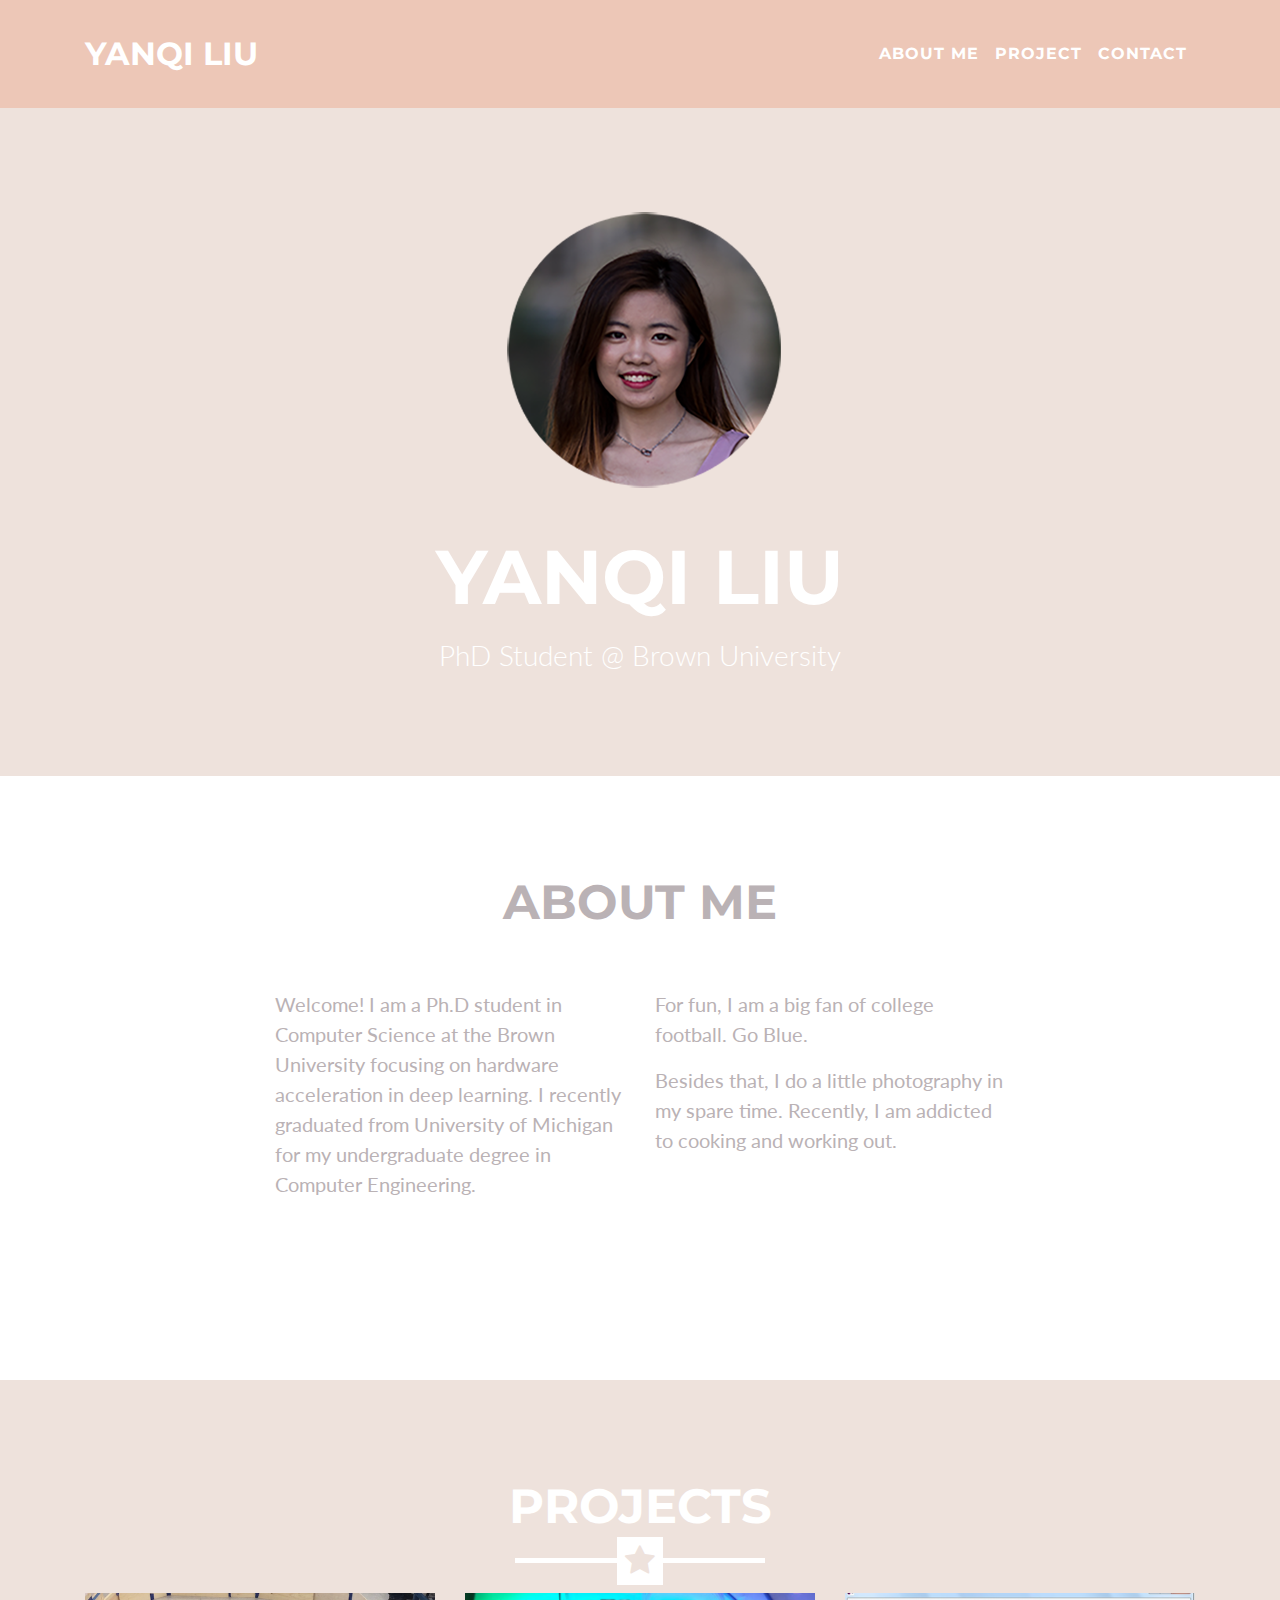
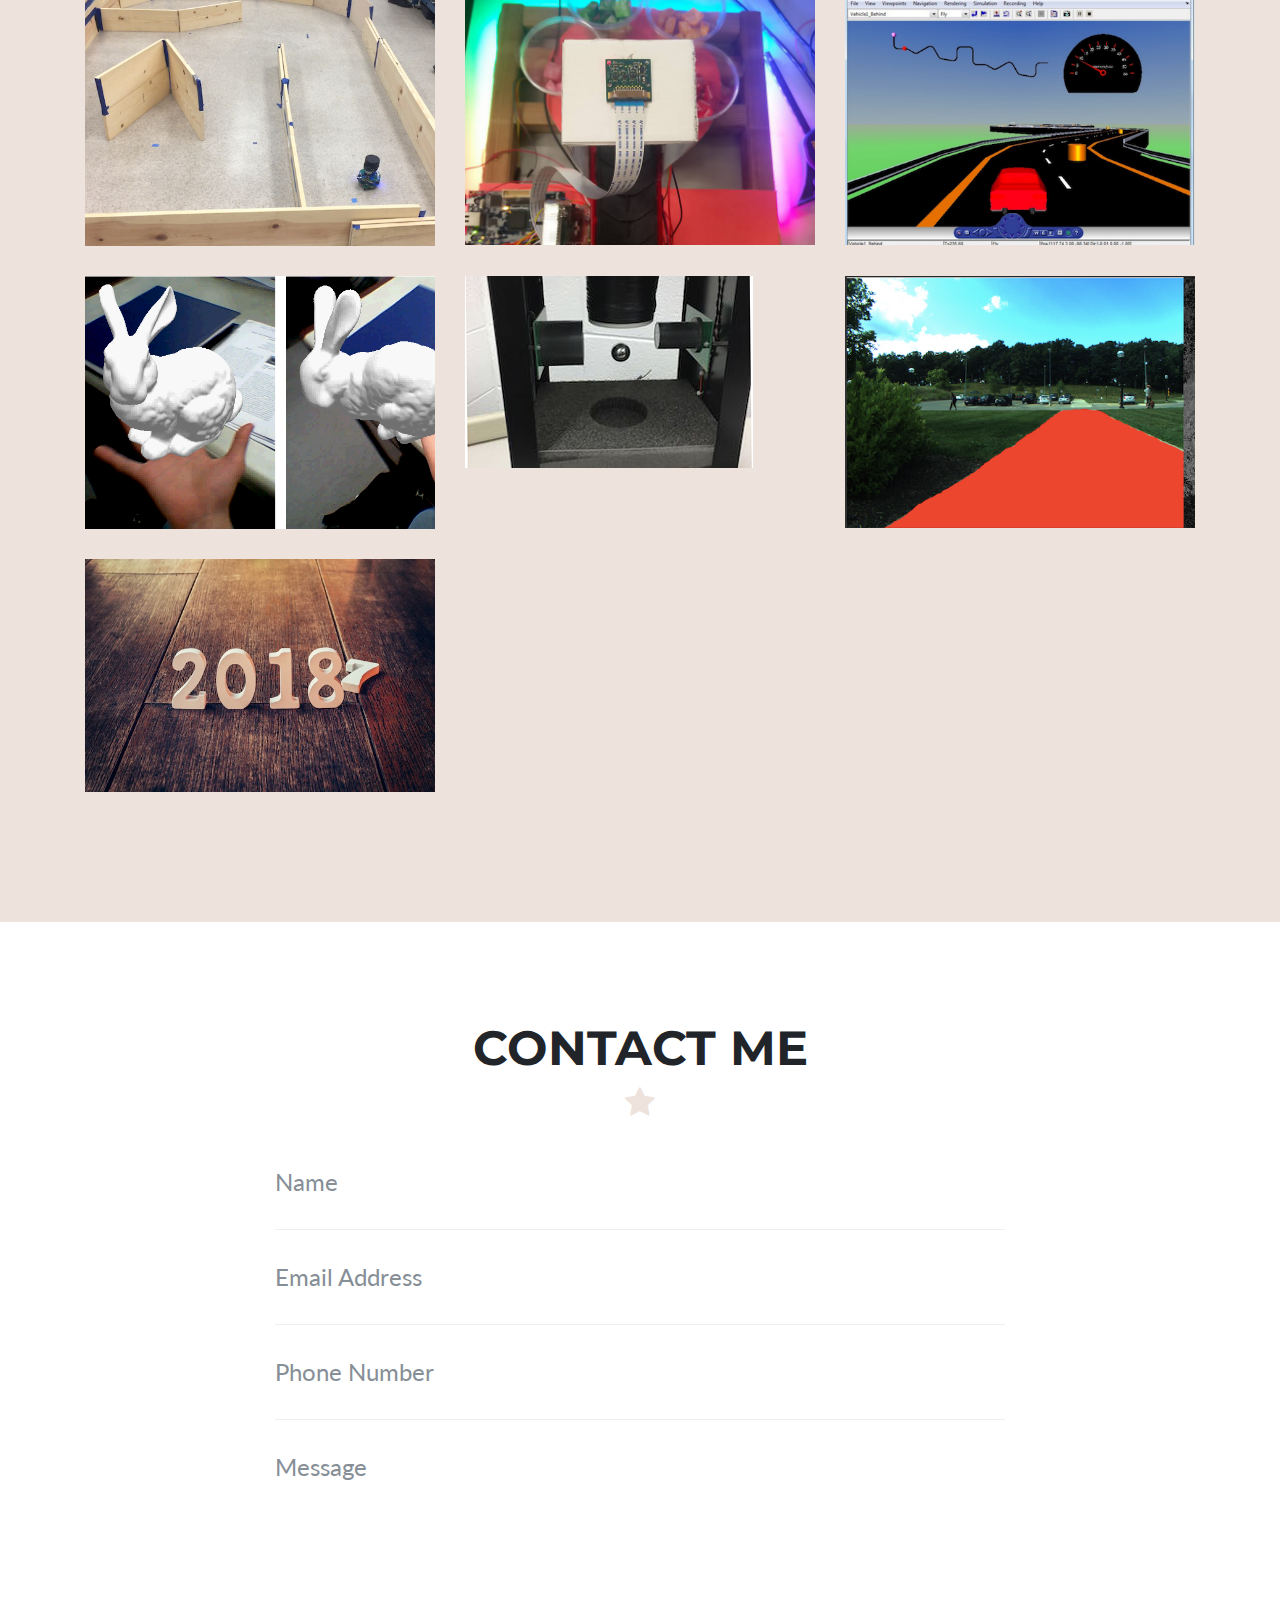
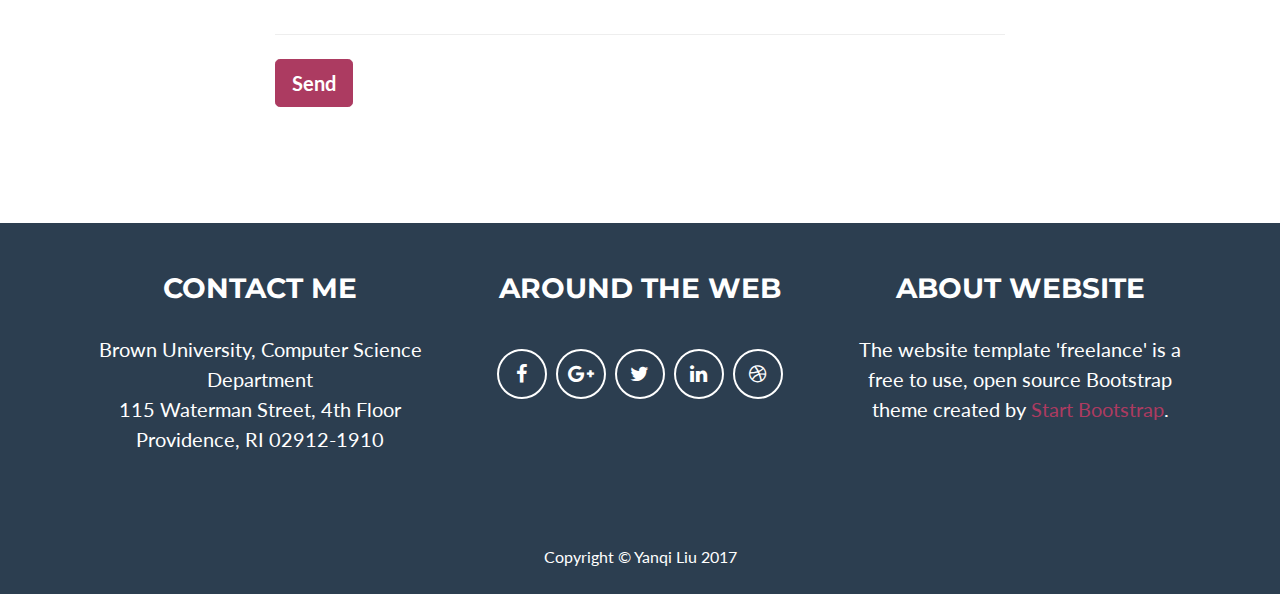
==== commit b7aa8e9d: "add 2018" ====
--- a/index.html
+++ b/index.html
@@ -90,6 +90,7 @@
         <h2 class="text-center">Projects</h2>
         <hr class="star-primary">
         <div class="row">
+        
           <div class="col-sm-4 portfolio-item">
             <a class="portfolio-link" href="#portfolioModal1" data-toggle="modal">
               <div class="caption">
@@ -150,6 +151,18 @@
               <img class="img-fluid" src="img/project/segmentation.jpg" alt="">
             </a>
           </div>
+
+          <div class="col-sm-4 portfolio-item">
+            <a class="portfolio-link" href="#portfolioModal7" data-toggle="modal">
+              <div class="caption">
+                <div class="caption-content">
+                  <i class="fa fa-search-plus fa-3x"></i>
+                </div>
+              </div>
+              <img class="img-fluid" src="img/project/2018.jpg" alt="">
+            </a>
+          </div>
+
         </div>
       </div>
     </section>
@@ -314,7 +327,7 @@
                   <h2>Automatic candy dispenser</h2>
                   <hr class="star-primary">
                   <img class="img-fluid img-centered" src="img/project/373.jpg" alt="">
-                  <p>We are designing and building a sorting machine that will sort small objects based on color and shape. We will demonstrate our sorting machine with candy. Our device will sort small colored candies, most likely skittles or starburst, into bins based on their color... <a href="" target="_blank">Read more</a></p>
+                  <p>We are designing and building a sorting machine that will sort small objects based on color and shape. We will demonstrate our sorting machine with candy. Our device will sort small colored candies, most likely skittles or starburst, into bins based on their color... <a href="373.html" target="_blank">Read more</a></p>
 
                   <button class="btn btn-success" type="button" data-dismiss="modal">
                     <i class="fa fa-times"></i>
@@ -341,7 +354,7 @@
                   <h2>Automatic cruise control</h2>
                   <hr class="star-primary">
                   <img class="img-fluid img-centered" src="img/project/acc.png" alt="">
-                  <p>We are assigned to design and implement an adaptive cruise control system in Simulink... <a href="" target="_blank"> Read more </a></p>
+                  <p>We are assigned to design and implement an adaptive cruise control system in Simulink... <a href="461.html" target="_blank"> Read more </a></p>
                   <button class="btn btn-success" type="button" data-dismiss="modal">
                     <i class="fa fa-times"></i>
                     Close</button>
@@ -367,7 +380,7 @@
                   <h2>Handy vr</h2>
                   <hr class="star-primary">
                   <img class="img-fluid img-centered" src="img/project/hand_vr.png" alt="">
-                  <p>Display the 3D world on your hand. The project is implemented based on Handy AR: Markerless Inspection of Augmented Reality Objects Using Fingertip Tracking by Taehee Lee and Tobias Hollerer from University of California, Santa Barbara...<a href="" target="_blank"> Read more </a> </p>
+                  <p>Display the 3D world on your hand. The project is implemented based on Handy AR: Markerless Inspection of Augmented Reality Objects Using Fingertip Tracking by Taehee Lee and Tobias Hollerer from University of California, Santa Barbara...<a href="442.html" target="_blank"> Read more </a> </p>
                   <button class="btn btn-success" type="button" data-dismiss="modal">
                     <i class="fa fa-times"></i>
                     Close</button>
@@ -393,7 +406,7 @@
                   <h2>Magnetically Suspended Ball</h2>
                   <hr class="star-primary">
                   <img class="img-fluid img-centered" src="img/project/460.JPG" alt="">
-                  <p>EECS460 is the control theroy class taught in Umich. This is the final project at the end of the class. We are asked to implement a controller that can stablize an unstable non-linear system...<a href="" target="_blank"> Read more </a></p>
+                  <p>EECS460 is the control theroy class taught in Umich. This is the final project at the end of the class. We are asked to implement a controller that can stablize an unstable non-linear system...<a href="460.html" target="_blank"> Read more </a></p>
                   <button class="btn btn-success" type="button" data-dismiss="modal">
                     <i class="fa fa-times"></i>
                     Close</button>
@@ -419,7 +432,34 @@
                   <h2>Ground segmentation</h2>
                   <hr class="star-primary">
                   <img class="img-fluid img-centered" src="img/project/segmentation.jpg" alt="">
-                  <p>In order to have a better understanding of how my program behave on ground detection, I've been taking a bunch of screen shots (350 images in total) from the log and manually colored the ground area and comparing those with the result run by my program. Different methods were tested and here are some explanations for the methods I am using...<a href="" target="_blank"> Read more </a></p>
+                  <p>In order to have a better understanding of how my program behave on ground detection, I've been taking a bunch of screen shots (350 images in total) from the log and manually colored the ground area and comparing those with the result run by my program. Different methods were tested and here are some explanations for the methods I am using...<a href="ground_seg.html" target="_blank"> Read more </a></p>
+                  <button class="btn btn-success" type="button" data-dismiss="modal">
+                    <i class="fa fa-times"></i>
+                    Close</button>
+                </div>
+              </div>
+            </div>
+          </div>
+        </div>
+      </div>
+    </div>
+
+    <div class="portfolio-modal modal fade" id="portfolioModal7" tabindex="-1" role="dialog" aria-hidden="true">
+      <div class="modal-dialog" role="document">
+        <div class="modal-content">
+          <div class="close-modal" data-dismiss="modal">
+            <div class="lr">
+              <div class="rl"></div>
+            </div>
+          </div>
+          <div class="container">
+            <div class="row">
+              <div class="col-lg-8 mx-auto">
+                <div class="modal-body">
+                  <h2>2018 New Year resolution</h2>
+                  <hr class="star-primary">
+                  <img class="img-fluid img-centered" src="img/project/2018.jpg" alt="">
+                  <p>This is probably my first new year resolution. Year 2018 is dog year, which is my Chinese zodiac year, which also indicates I am turning 24 this year. I used not to have plans in my life. However, now I'm more feeling growing up and I want to improve myself to a better person. So here are my new year resolutions that I hope I can work on it throughout this year...<a href="2018.html" target="_blank"> Read more </a></p>
                   <button class="btn btn-success" type="button" data-dismiss="modal">
                     <i class="fa fa-times"></i>
                     Close</button>
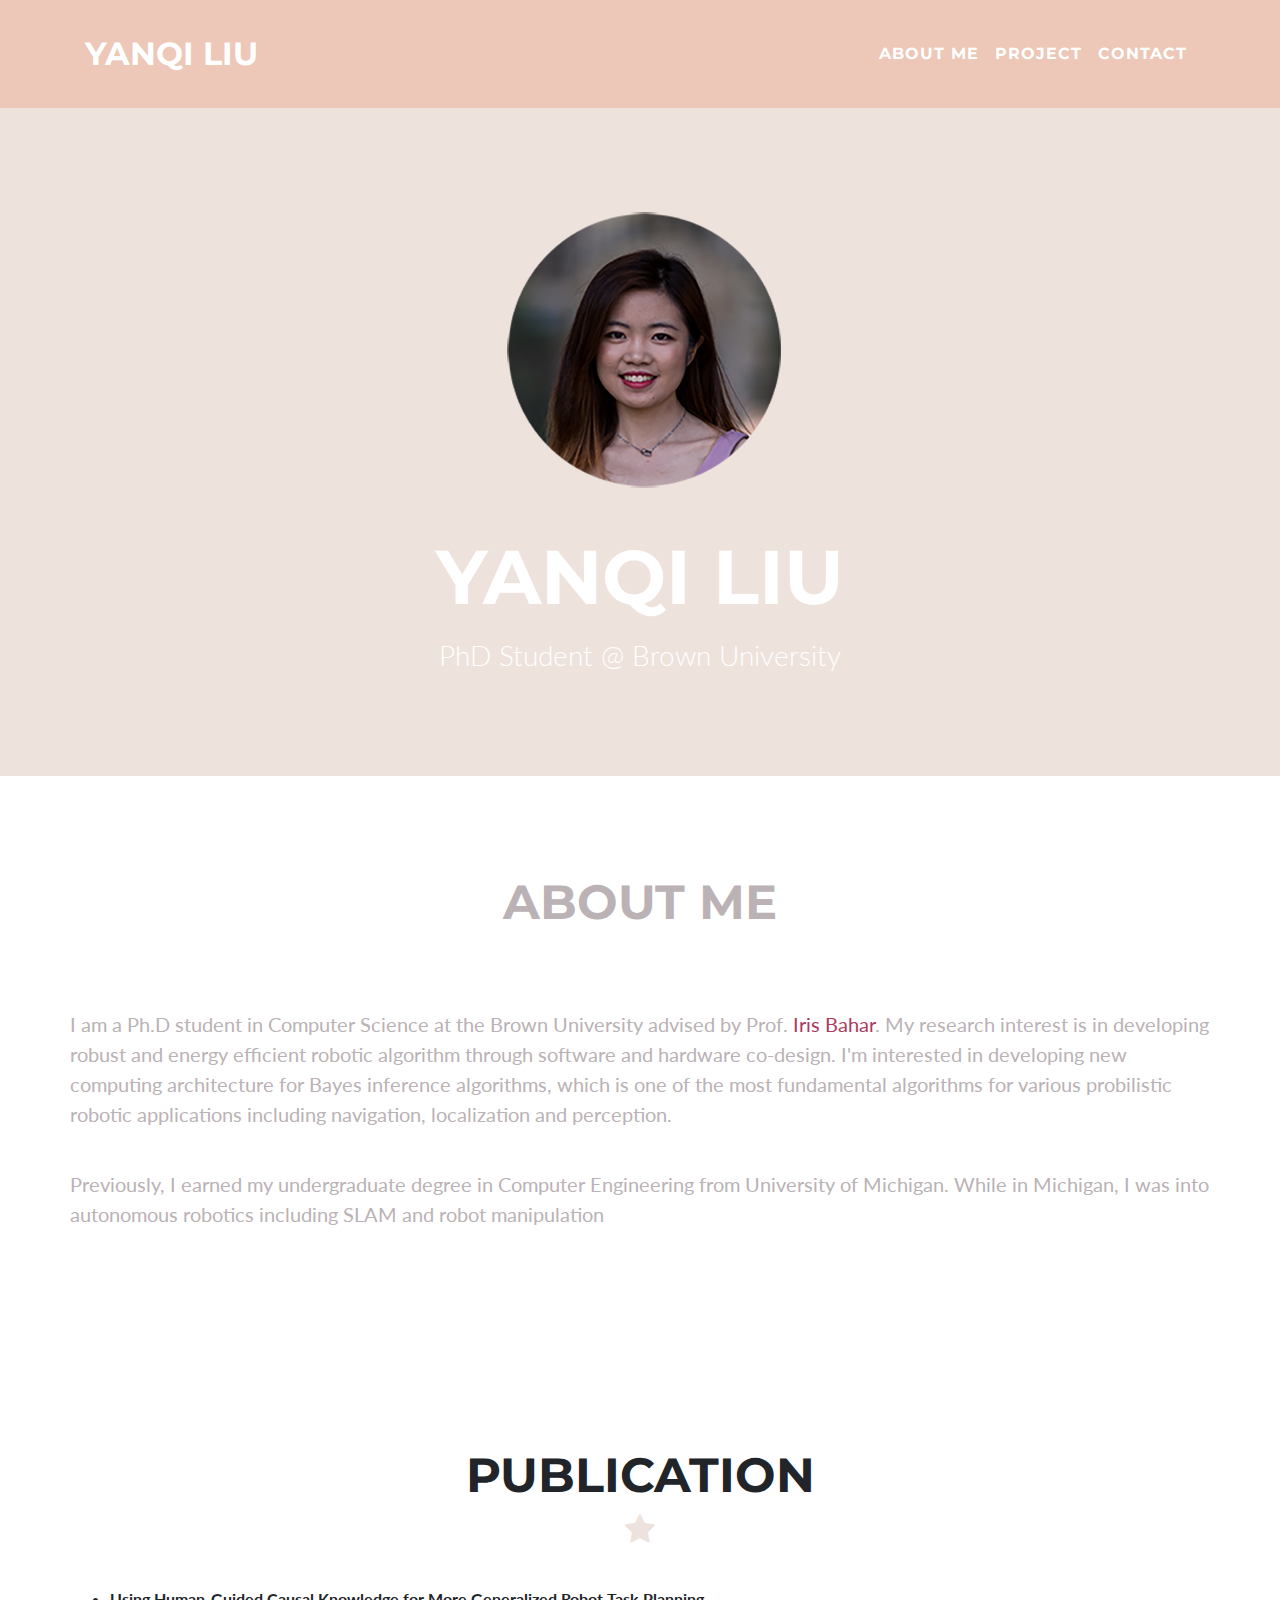
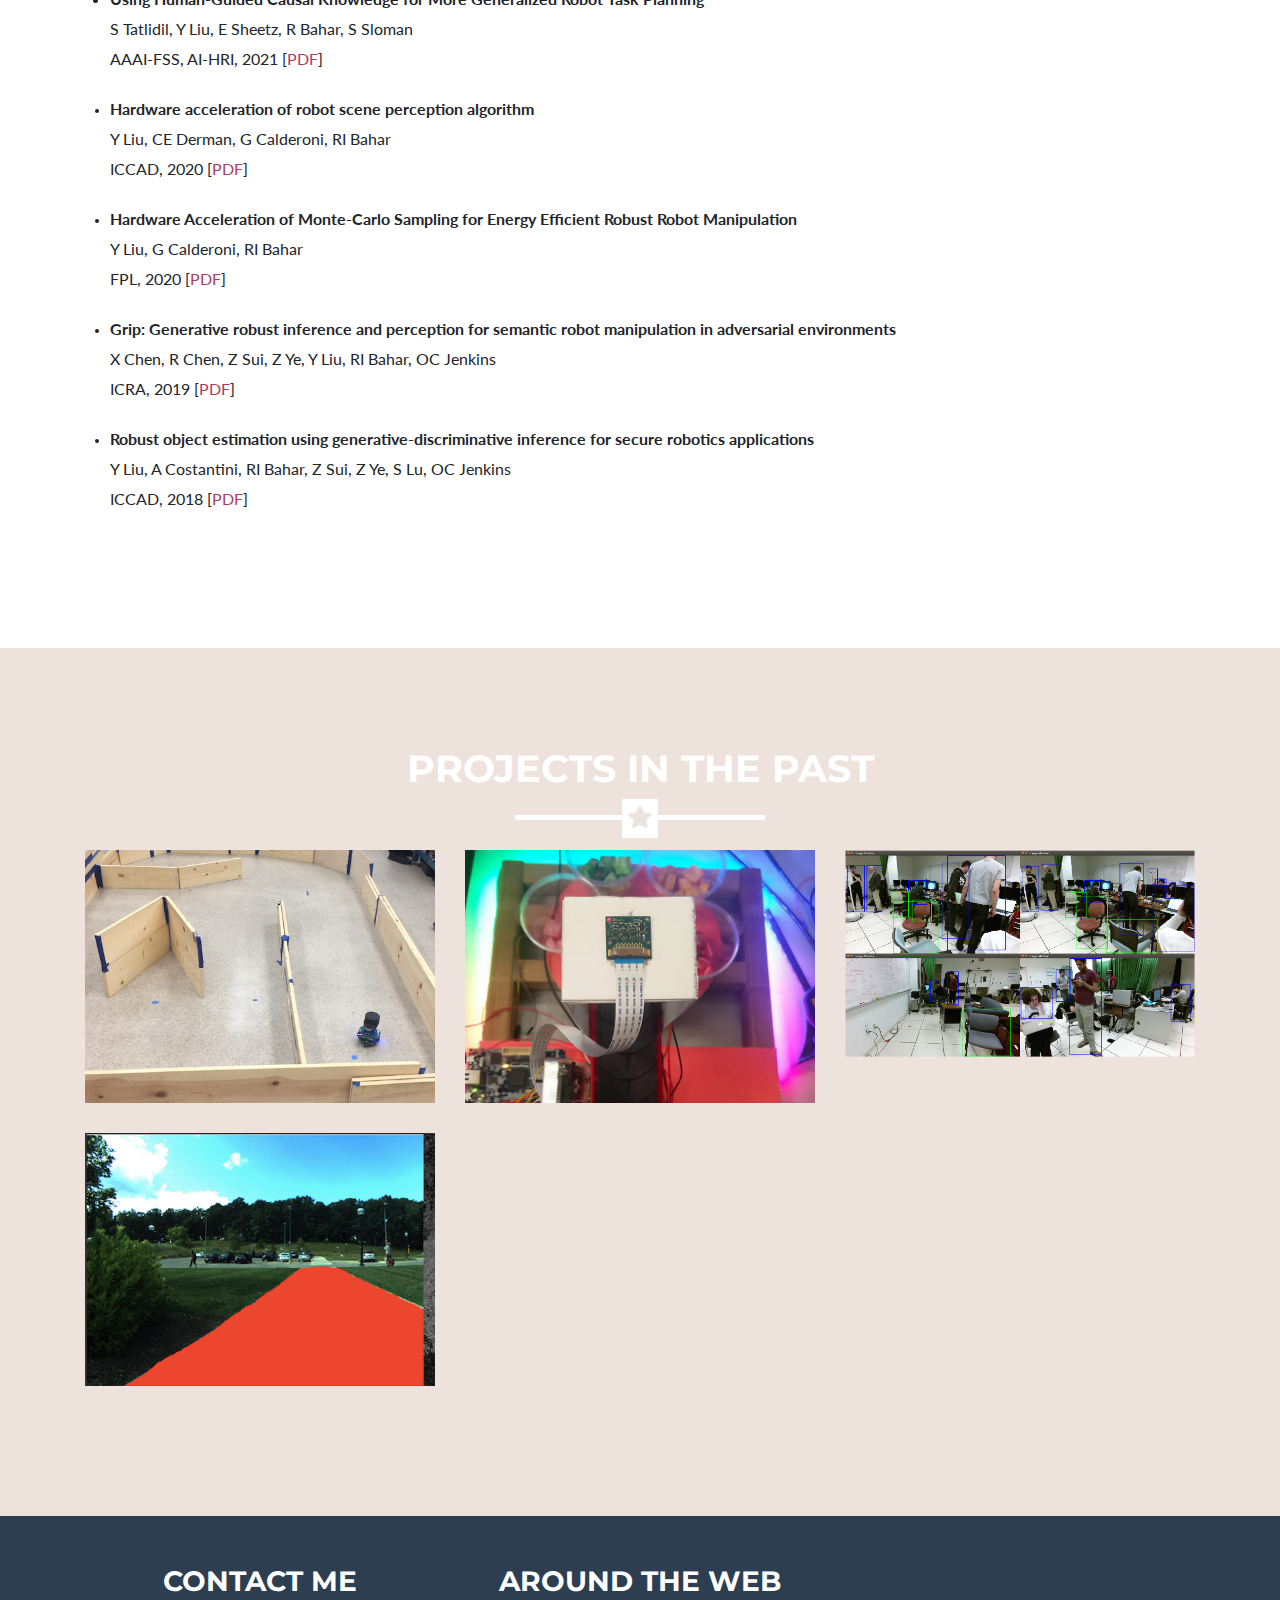
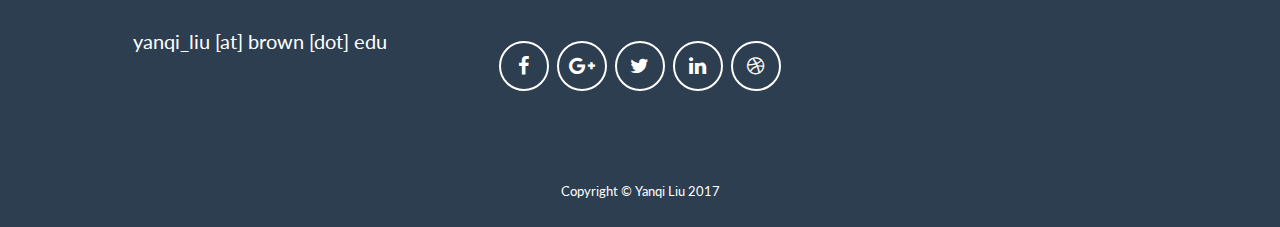
==== commit dbd6c171: "update" ====
--- a/index.html
+++ b/index.html
@@ -2,6 +2,16 @@
 <html lang="en">
 
   <head>
+  <!-- Global site tag (gtag.js) - Google Analytics -->
+  <script async src="https://www.googletagmanager.com/gtag/js?id=UA-77417941-1"></script>
+  <script>
+  window.dataLayer = window.dataLayer || [];
+  function gtag(){dataLayer.push(arguments);}
+  gtag('js', new Date());
+
+  gtag('config', 'UA-77417941-1');
+  </script>
+
 
     <meta charset="utf-8">
     <meta name="viewport" content="width=device-width, initial-scale=1, shrink-to-fit=no">
@@ -67,35 +77,41 @@
         <h2 class="text-center">About Me</h2>
         <hr class="star-light">
         <div class="row">
-          <div class="col-lg-4 ml-auto">
-            <p>Welcome! I am a Ph.D student in Computer Science at the Brown University focusing on hardware acceleration in deep learning. I recently graduated from University of Michigan for my undergraduate degree in Computer Engineering. </p>
-          </div>
-          <div class="col-lg-4 mr-auto">
-            <p>For fun, I am a big fan of college football. Go Blue. </p>
-            <p>Besides that, I do a little photography in my spare time. Recently, I am addicted to cooking and working out.</p>
-          </div>
-          <div class="col-lg-8 mx-auto text-center">
-            <a href="https://jasmine47.lofter.com" target="_blank" class="btn btn-lg btn-outline">
-              <i class="fa fa-download"></i>
-              Enter my cooking blog
-            </a>
-          </div>
+          <p>I am a Ph.D student in Computer Science at the Brown University advised by Prof. <a href="https://vivo.brown.edu/display/rbahar">Iris Bahar</a>. My research interest is in developing robust and energy efficient robotic algorithm through software and hardware co-design. I'm interested in developing new computing architecture for Bayes inference algorithms, which is one of the most fundamental algorithms for various probilistic robotic applications including navigation, localization and perception. </p>
+          <p> Previously, I earned my undergraduate degree in Computer Engineering from University of Michigan. While in Michigan, I was into autonomous robotics including SLAM and robot manipulation </p>
         </div>
       </div>
     </section>
+    <!--- Publish ------>
+    <section id="publish">
+      <div class="container">
+        <h2 class="text-center"> Publication </h2>
+        <hr class="star-primary">
+        <div class="row">
+          <ul>
+            <li><p><small><b>Using Human-Guided Causal Knowledge for More Generalized Robot Task Planning</b></small> <br> <small> S Tatlidil, Y Liu, E Sheetz, R Bahar, S Sloman</small> <br><small> AAAI-FSS, AI-HRI, 2021 [<a href="https://arxiv.org/pdf/2110.04664.pdf">PDF</a>]</li>
+            <li><p><small><b>Hardware acceleration of robot scene perception algorithm </b> </small> <br> <small>Y Liu, CE Derman, G Calderoni, RI Bahar</small> <br> <small>ICCAD, 2020 [<a href="https://ieeexplore.ieee.org/stamp/stamp.jsp?arnumber=9256689">PDF</a>]</small></p></li>
+            <li><p><small><b> Hardware Acceleration of Monte-Carlo Sampling for Energy Efficient Robust Robot Manipulation</b></small> <br><small>Y Liu, G Calderoni, RI Bahar</small> <br> <small> FPL, 2020 [<a href="https://ieeexplore.ieee.org/stamp/stamp.jsp?arnumber=9221518">PDF</a>]</small></p></li>
+            <li><p><small><b>Grip: Generative robust inference and perception for semantic robot manipulation in adversarial environments</b> </small> <br><small>X Chen, R Chen, Z Sui, Z Ye, Y Liu, RI Bahar, OC Jenkins</small><br> <small> ICRA, 2019 [<a href="https://ieeexplore.ieee.org/stamp/stamp.jsp?arnumber=8967983">PDF</a>]</small></p></li>
+            <li> <p><small><b>Robust object estimation using generative-discriminative inference for secure robotics applications</b></small> <br><small> Y Liu, A Costantini, RI Bahar, Z Sui, Z Ye, S Lu, OC Jenkins</small> <br><small> ICCAD, 2018 [<a href="https://dl.acm.org/doi/pdf/10.1145/3240765.3243493">PDF</a>]</small></li>
+          </ul>
+      </div>
+    </section>
+
 
     <!-- Portfolio Grid Section -->
     <section id="portfolio">
       <div class="container">
-        <h2 class="text-center">Projects</h2>
+        <h2 class="text-center">Projects in the past</h2>
         <hr class="star-primary">
         <div class="row">
-        
+
           <div class="col-sm-4 portfolio-item">
             <a class="portfolio-link" href="#portfolioModal1" data-toggle="modal">
               <div class="caption">
                 <div class="caption-content">
-                  <i class="fa fa-search-plus fa-3x"></i>
+                  <!-- <i class="fa fa-search-plus fa-3x"></i> -->
+                  <p> Autonomous Driving Robot </p>
                 </div>
               </div>
               <img class="img-fluid" src="img/project/467.PNG" alt="">
@@ -105,7 +121,7 @@
             <a class="portfolio-link" href="#portfolioModal2" data-toggle="modal">
               <div class="caption">
                 <div class="caption-content">
-                  <i class="fa fa-search-plus fa-3x"></i>
+                  <p> Auto Candy Sorter </p>
                 </div>
               </div>
               <img class="img-fluid" src="img/project/373.jpg" alt="">
@@ -115,53 +131,64 @@
             <a class="portfolio-link" href="#portfolioModal3" data-toggle="modal">
               <div class="caption">
                 <div class="caption-content">
+                  <p> Robot Server </p>
+                </div>
+              </div>
+              <img class="img-fluid" src="img/project/chair.png" alt="">
+            </a>
+          </div>
+          <!-- <div class="col-sm-4 portfolio-item">
+            <a class="portfolio-link" href="#portfolioModal3" data-toggle="modal">
+              <div class="caption">
+                <div class="caption-content">
                   <i class="fa fa-search-plus fa-3x"></i>
+                  <P> Automatic Cruise Control </P>
                 </div>
               </div>
               <img class="img-fluid" src="img/project/acc.png" alt="">
             </a>
-          </div>
-          <div class="col-sm-4 portfolio-item">
+          </div> -->
+<!--           <div class="col-sm-4 portfolio-item">
             <a class="portfolio-link" href="#portfolioModal4" data-toggle="modal">
               <div class="caption">
                 <div class="caption-content">
-                  <i class="fa fa-search-plus fa-3x"></i>
+                  <p> Hand Virtual Reality </p>
                 </div>
               </div>
               <img class="img-fluid" src="img/project/hand_vr.png" alt="">
             </a>
-          </div>
-          <div class="col-sm-4 portfolio-item">
+          </div> -->
+<!--           <div class="col-sm-4 portfolio-item">
             <a class="portfolio-link" href="#portfolioModal5" data-toggle="modal">
               <div class="caption">
                 <div class="caption-content">
-                  <i class="fa fa-search-plus fa-3x"></i>
+                  <p> Control a Floating ball </p>
                 </div>
               </div>
               <img class="img-fluid" src="img/project/460.JPG" alt="">
             </a>
-          </div>
+          </div> -->
           <div class="col-sm-4 portfolio-item">
             <a class="portfolio-link" href="#portfolioModal6" data-toggle="modal">
               <div class="caption">
                 <div class="caption-content">
-                  <i class="fa fa-search-plus fa-3x"></i>
+                  <p> Robot Ground Classification </p>
                 </div>
               </div>
               <img class="img-fluid" src="img/project/segmentation.jpg" alt="">
             </a>
           </div>
 
-          <div class="col-sm-4 portfolio-item">
+<!--           <div class="col-sm-4 portfolio-item">
             <a class="portfolio-link" href="#portfolioModal7" data-toggle="modal">
               <div class="caption">
                 <div class="caption-content">
-                  <i class="fa fa-search-plus fa-3x"></i>
+                  <p> 2018 New Year resolution </p>
                 </div>
               </div>
               <img class="img-fluid" src="img/project/2018.jpg" alt="">
             </a>
-          </div>
+          </div> -->
 
         </div>
       </div>
@@ -169,14 +196,12 @@
 
 
     <!-- Contact Section -->
-    <section id="contact">
+<!--     <section id="contact">
       <div class="container">
         <h2 class="text-center">Contact Me</h2>
         <hr class="star-primary">
         <div class="row">
           <div class="col-lg-8 mx-auto">
-            <!-- To configure the contact form email address, go to mail/contact_me.php and update the email address in the PHP file on line 19. -->
-            <!-- The form should work on most web servers, but if the form is not working you may need to configure your web server differently. -->
             <form name="sentMessage" id="contactForm" novalidate>
               <div class="control-group">
                 <div class="form-group floating-label-form-group controls">
@@ -215,7 +240,7 @@
           </div>
         </div>
       </div>
-    </section>
+    </section> -->
 
     <!-- Footer -->
     <footer class="text-center">
@@ -224,9 +249,7 @@
           <div class="row">
             <div class="footer-col col-md-4">
               <h3>Contact me</h3>
-              <p>Brown University, Computer Science Department
-                <br>115 Waterman Street, 4th Floor
-                <br>Providence, RI 02912-1910</p>
+              <p>yanqi_liu [at] brown [dot] edu</p>
             </div>
             <div class="footer-col col-md-4">
               <h3>Around the Web</h3>
@@ -258,11 +281,11 @@
                 </li>
               </ul>
             </div>
-            <div class="footer-col col-md-4">
+<!--             <div class="footer-col col-md-4">
               <h3>About Website</h3>
               <p>The website template 'freelance' is a free to use, open source Bootstrap theme created by
                 <a href="http://startbootstrap.com">Start Bootstrap</a>.</p>
-            </div>
+            </div> -->
           </div>
         </div>
       </div>
@@ -339,7 +362,7 @@
         </div>
       </div>
     </div>
-    <div class="portfolio-modal modal fade" id="portfolioModal3" tabindex="-1" role="dialog" aria-hidden="true">
+<!--     <div class="portfolio-modal modal fade" id="portfolioModal3" tabindex="-1" role="dialog" aria-hidden="true">
       <div class="modal-dialog" role="document">
         <div class="modal-content">
           <div class="close-modal" data-dismiss="modal">
@@ -355,6 +378,32 @@
                   <hr class="star-primary">
                   <img class="img-fluid img-centered" src="img/project/acc.png" alt="">
                   <p>We are assigned to design and implement an adaptive cruise control system in Simulink... <a href="461.html" target="_blank"> Read more </a></p>
+                  <button class="btn btn-success" type="button" data-dismiss="modal">
+                    <i class="fa fa-times"></i>
+                    Close</button>
+                </div>
+              </div>
+            </div>
+          </div>
+        </div>
+      </div>
+    </div> -->
+    <div class="portfolio-modal modal fade" id="portfolioModal3" tabindex="-1" role="dialog" aria-hidden="true">
+      <div class="modal-dialog" role="document">
+        <div class="modal-content">
+          <div class="close-modal" data-dismiss="modal">
+            <div class="lr">
+              <div class="rl"></div>
+            </div>
+          </div>
+          <div class="container">
+            <div class="row">
+              <div class="col-lg-8 mx-auto">
+                <div class="modal-body">
+                  <h2>Robot server</h2>
+                  <hr class="star-primary">
+                  <img class="img-fluid img-centered" src="img/project/chair.png" alt="">
+                  <p>We program a robot that can automatically find an empty chair and direct people to the empty chair in a clustered environment... <a href="chair.html" target="_blank"> Read more </a></p>
                   <button class="btn btn-success" type="button" data-dismiss="modal">
                     <i class="fa fa-times"></i>
                     Close</button>
--- a/css/freelancer.css
+++ b/css/freelancer.css
@@ -9,10 +9,17 @@
 
 p {
   font-size: 20px; }
+p {
+  margin-top: 1em ;
+  margin-bottom: 1em ;
+}
 
 p.small {
   font-size: 16px; }
-
+p.small {
+  margin-top: 1em ;
+  margin-bottom: 1em ;
+}
 a,
 a.active,
 a:active,
@@ -207,7 +214,7 @@
       -moz-transition: all ease 0.5s;
       transition: all ease 0.5s;
       opacity: 0;
-      background: rgba(24, 188, 156, 0.9); }
+      background: rgba(100, 100, 100, 0.5); }
       #portfolio .portfolio-item .portfolio-link .caption:hover {
         opacity: 1; }
       #portfolio .portfolio-item .portfolio-link .caption .caption-content {
